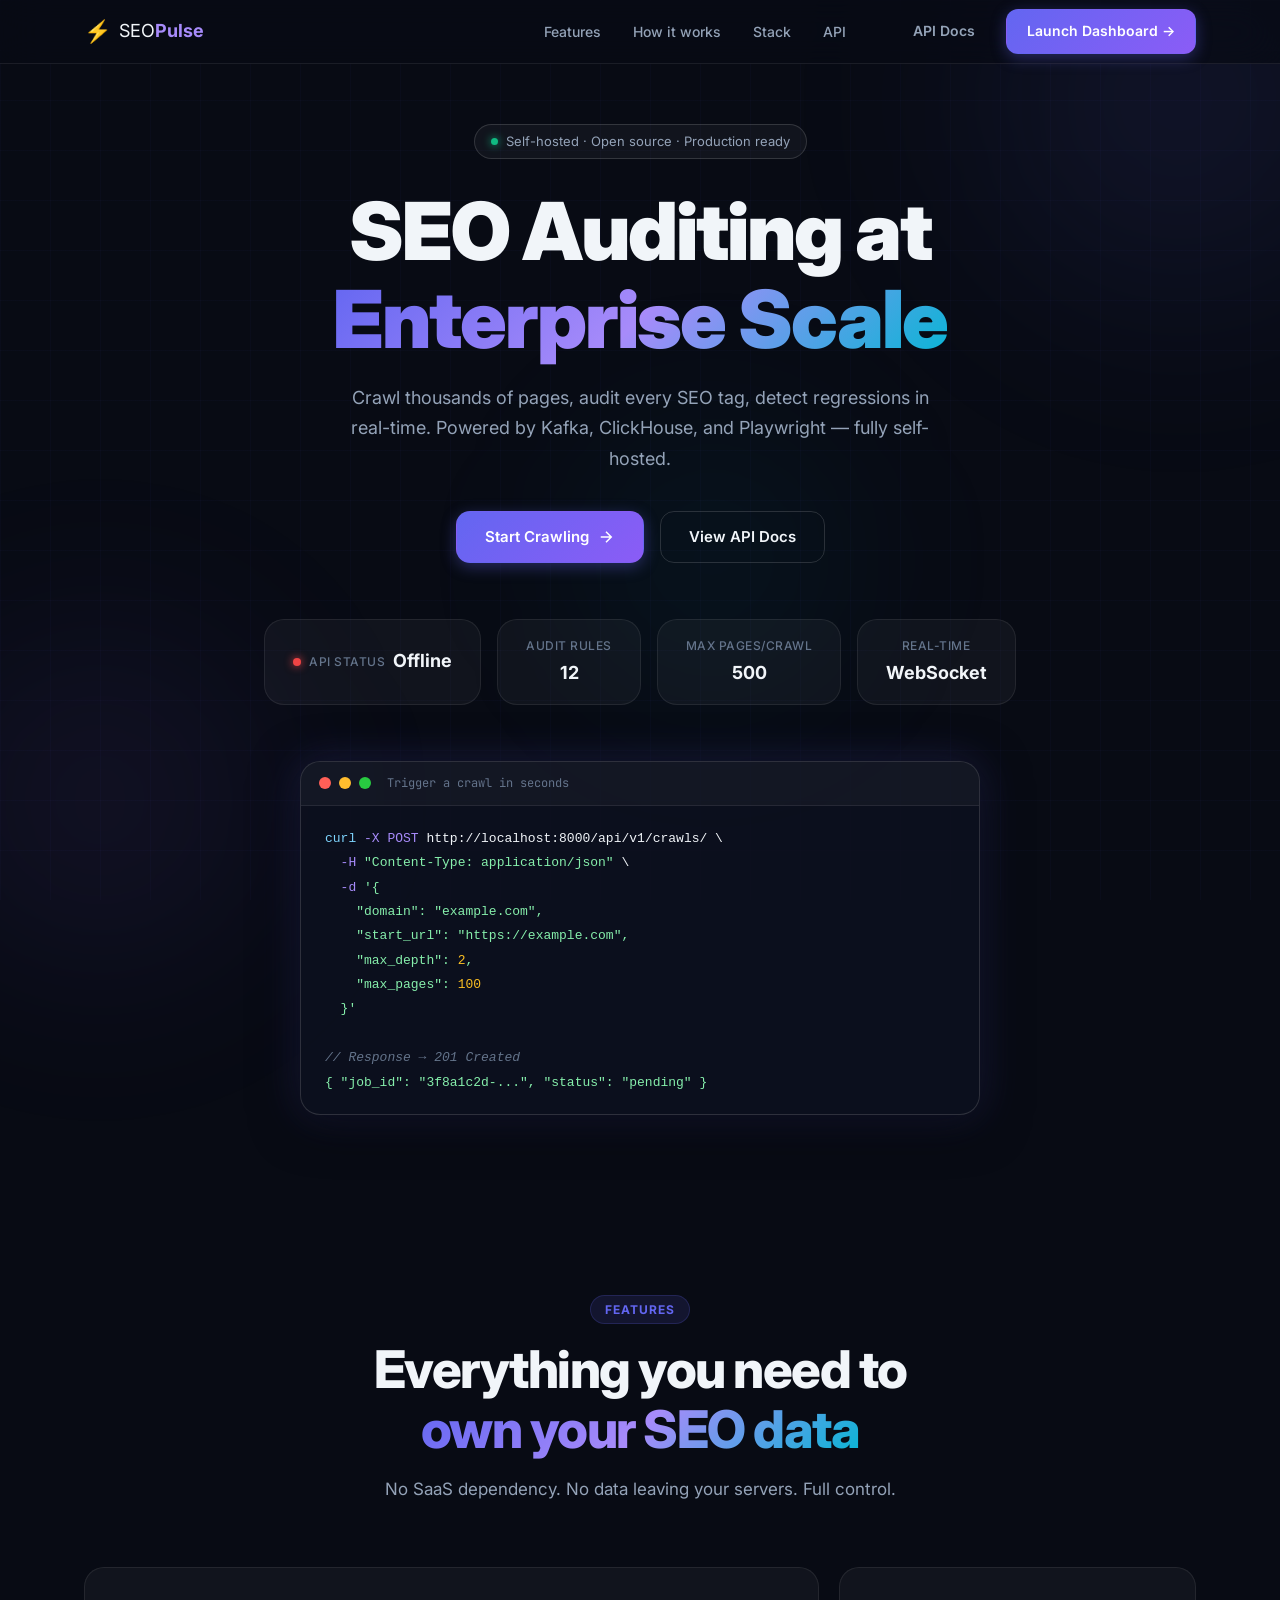
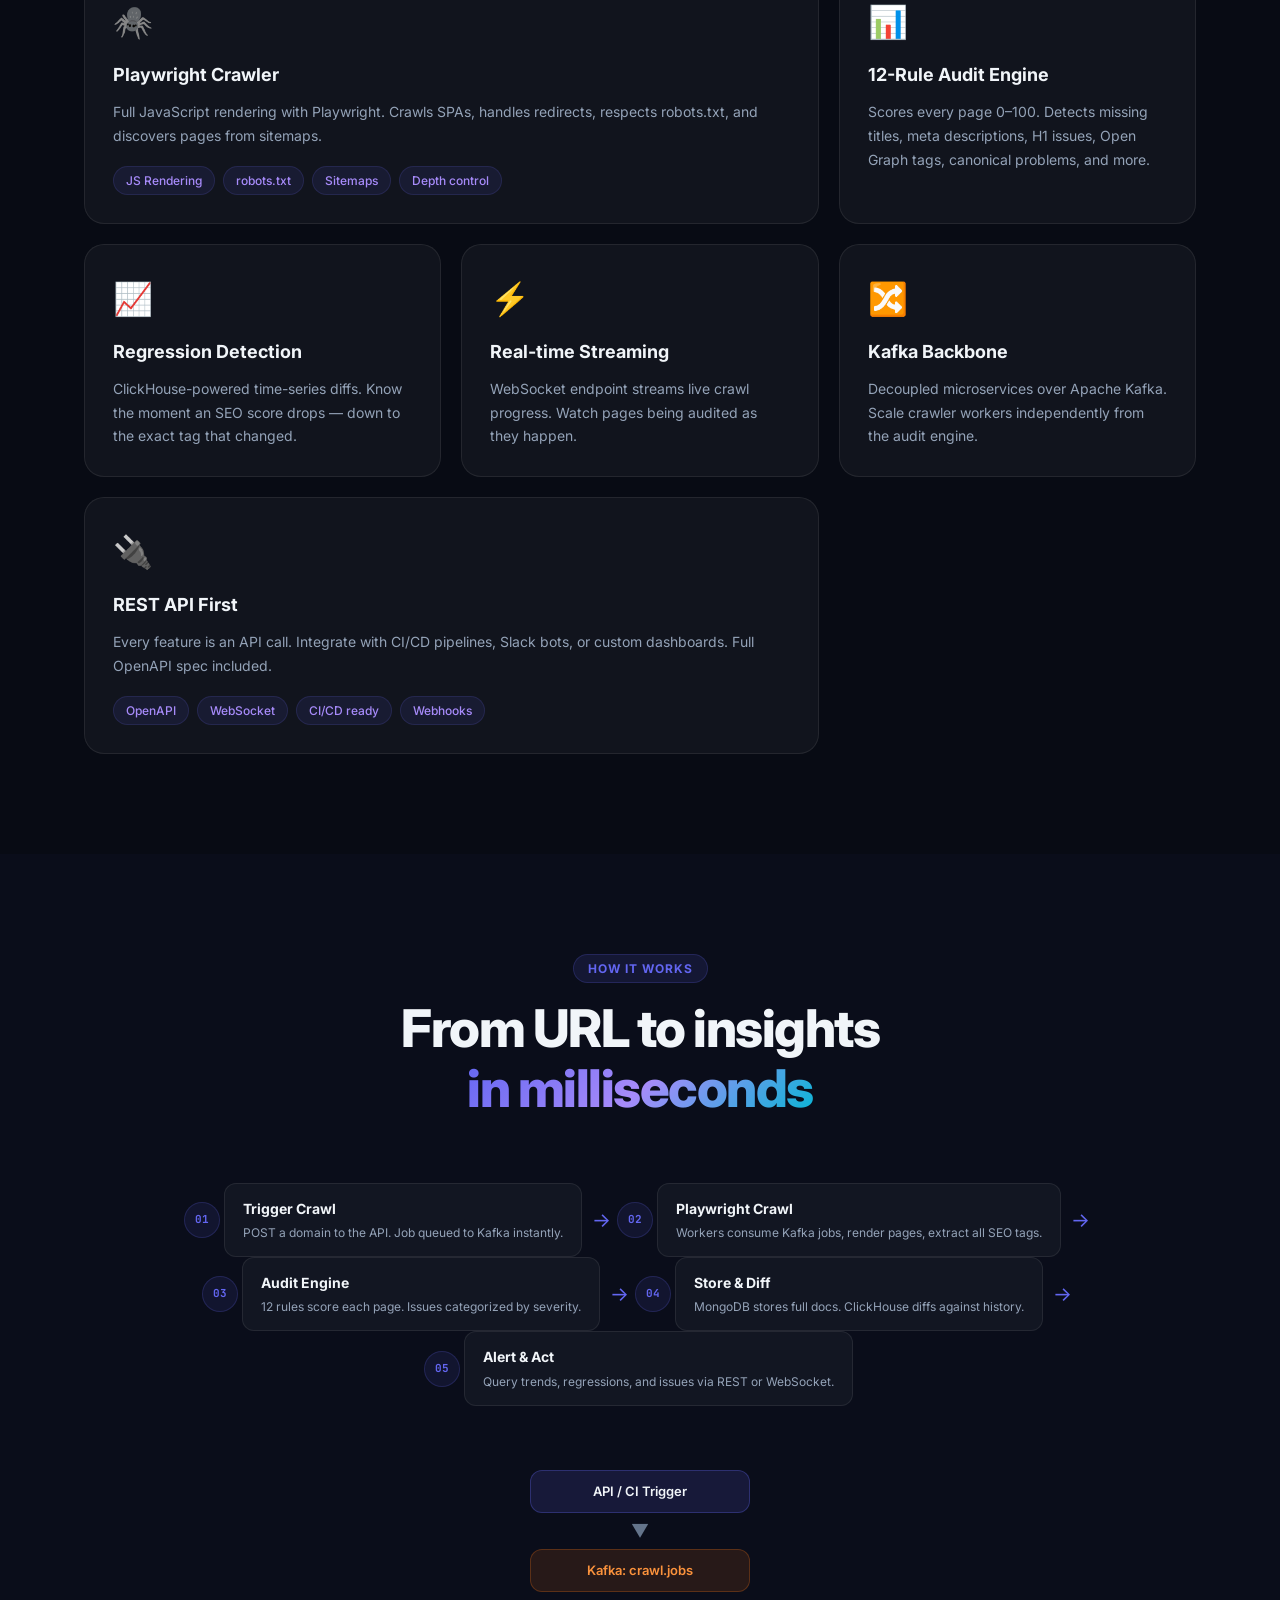
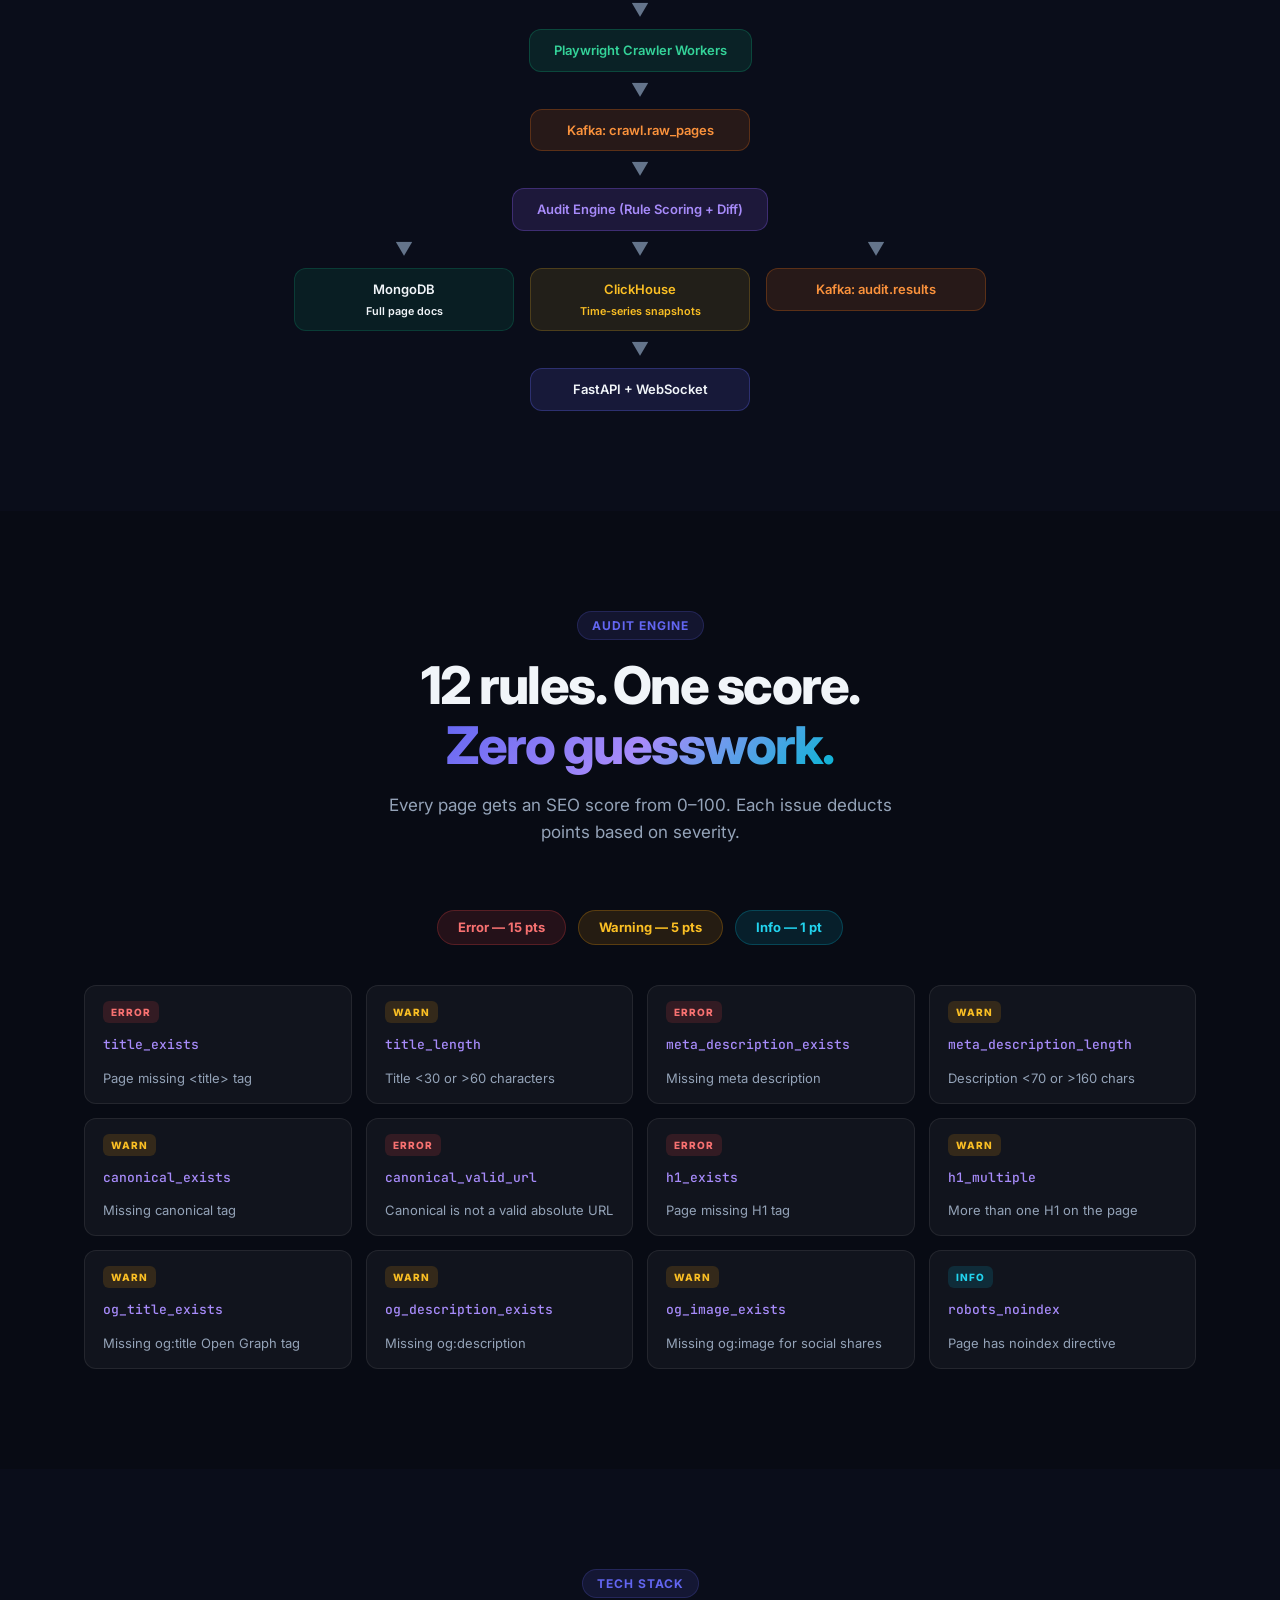
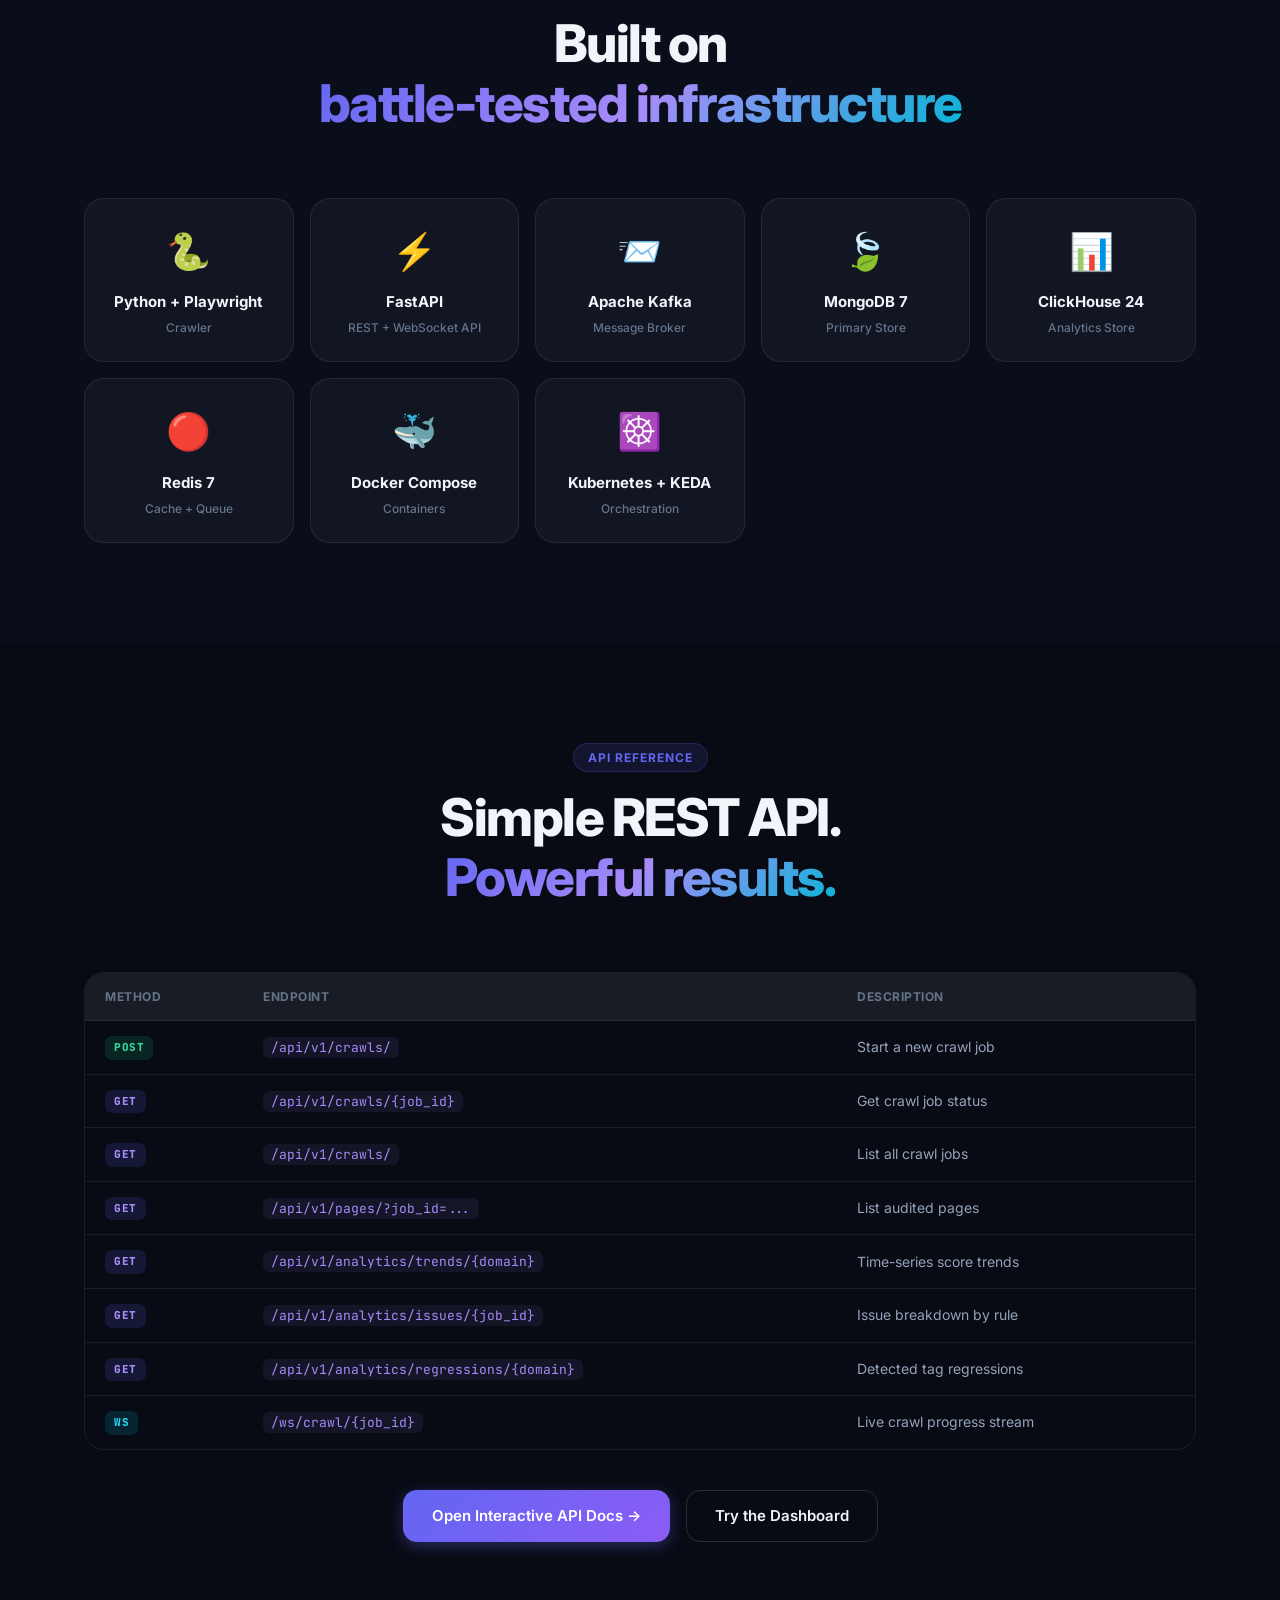
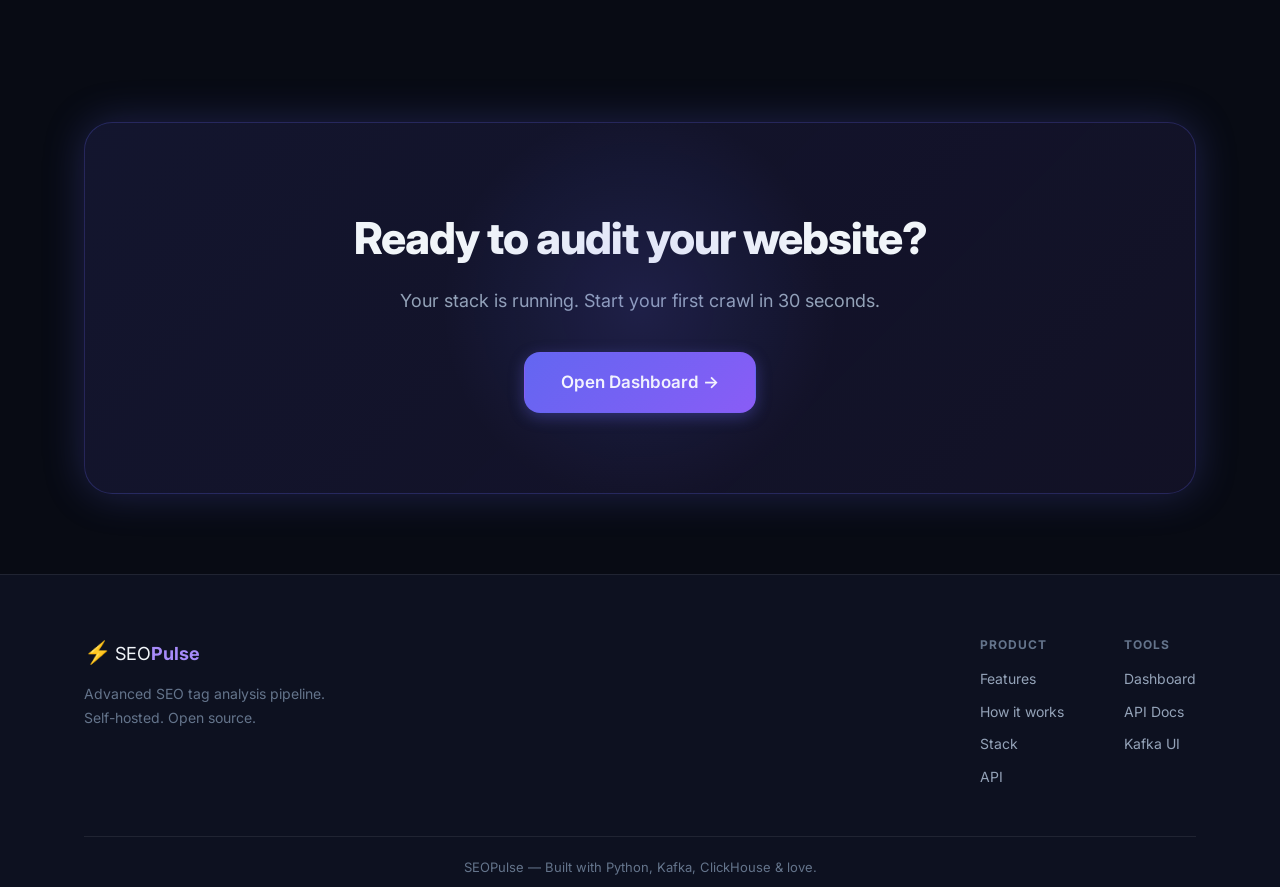
==== website/index.html @ 64a06ca1 "Add files via upload" ====
<!DOCTYPE html>
<html lang="en">
<head>
  <meta charset="UTF-8" />
  <meta name="viewport" content="width=device-width, initial-scale=1.0" />
  <title>SEOPulse — Crawl. Audit. Dominate.</title>
  <link rel="stylesheet" href="styles.css" />
  <link rel="preconnect" href="https://fonts.googleapis.com" />
  <link rel="preconnect" href="https://fonts.gstatic.com" crossorigin />
  <link href="https://fonts.googleapis.com/css2?family=Inter:wght@300;400;500;600;700;800;900&family=JetBrains+Mono:wght@400;500&display=swap" rel="stylesheet" />
</head>
<body>

  <!-- ── Animated background ─────────────────────────────────────── -->
  <div class="bg-grid"></div>
  <div class="bg-orb orb-1"></div>
  <div class="bg-orb orb-2"></div>
  <div class="bg-orb orb-3"></div>

  <!-- ── Navbar ──────────────────────────────────────────────────── -->
  <nav class="navbar" id="navbar">
    <div class="nav-inner">
      <a href="index.html" class="nav-logo">
        <span class="logo-icon">⚡</span>
        <span class="logo-text">SEO<strong>Pulse</strong></span>
      </a>
      <ul class="nav-links">
        <li><a href="#features">Features</a></li>
        <li><a href="#how-it-works">How it works</a></li>
        <li><a href="#stack">Stack</a></li>
        <li><a href="#api">API</a></li>
      </ul>
      <div class="nav-actions">
        <a href="http://localhost:8000/docs" target="_blank" class="btn btn-ghost">API Docs</a>
        <a href="dashboard.html" class="btn btn-primary">Launch Dashboard →</a>
      </div>
      <button class="hamburger" id="hamburger">
        <span></span><span></span><span></span>
      </button>
    </div>
  </nav>

  <!-- ── Hero ────────────────────────────────────────────────────── -->
  <section class="hero">
    <div class="hero-badge">
      <span class="badge-dot"></span>
      Self-hosted · Open source · Production ready
    </div>
    <h1 class="hero-title">
      SEO Auditing at<br/>
      <span class="gradient-text">Enterprise Scale</span>
    </h1>
    <p class="hero-sub">
      Crawl thousands of pages, audit every SEO tag, detect regressions in real-time.
      Powered by Kafka, ClickHouse, and Playwright — fully self-hosted.
    </p>
    <div class="hero-cta">
      <a href="dashboard.html" class="btn btn-primary btn-lg">
        <span>Start Crawling</span>
        <svg width="18" height="18" viewBox="0 0 24 24" fill="none" stroke="currentColor" stroke-width="2"><path d="M5 12h14M12 5l7 7-7 7"/></svg>
      </a>
      <a href="http://localhost:8000/docs" target="_blank" class="btn btn-outline btn-lg">
        View API Docs
      </a>
    </div>

    <!-- Live stats ticker -->
    <div class="hero-stats">
      <div class="stat-card" id="stat-status">
        <div class="stat-dot" id="api-dot"></div>
        <span class="stat-label">API Status</span>
        <span class="stat-value" id="api-status-text">Checking...</span>
      </div>
      <div class="stat-card">
        <span class="stat-label">Audit Rules</span>
        <span class="stat-value">12</span>
      </div>
      <div class="stat-card">
        <span class="stat-label">Max Pages/Crawl</span>
        <span class="stat-value">500</span>
      </div>
      <div class="stat-card">
        <span class="stat-label">Real-time</span>
        <span class="stat-value">WebSocket</span>
      </div>
    </div>

    <!-- Code preview -->
    <div class="hero-code" data-aos="fade-up">
      <div class="code-bar">
        <span class="dot red"></span><span class="dot yellow"></span><span class="dot green"></span>
        <span class="code-title">Trigger a crawl in seconds</span>
      </div>
      <pre class="code-block"><code><span class="c-keyword">curl</span> <span class="c-flag">-X POST</span> http://localhost:8000/api/v1/crawls/ \
  <span class="c-flag">-H</span> <span class="c-string">"Content-Type: application/json"</span> \
  <span class="c-flag">-d</span> <span class="c-string">'{
    "domain": "example.com",
    "start_url": "https://example.com",
    "max_depth": <span class="c-num">2</span>,
    "max_pages": <span class="c-num">100</span>
  }'</span>

<span class="c-comment">// Response → 201 Created</span>
<span class="c-string">{ "job_id": "3f8a1c2d-...", "status": "pending" }</span></code></pre>
    </div>
  </section>

  <!-- ── Features ────────────────────────────────────────────────── -->
  <section class="section" id="features">
    <div class="container">
      <div class="section-header">
        <span class="section-tag">Features</span>
        <h2>Everything you need to<br/><span class="gradient-text">own your SEO data</span></h2>
        <p>No SaaS dependency. No data leaving your servers. Full control.</p>
      </div>

      <div class="features-grid">
        <div class="feature-card feature-large">
          <div class="feature-icon">🕷️</div>
          <h3>Playwright Crawler</h3>
          <p>Full JavaScript rendering with Playwright. Crawls SPAs, handles redirects, respects robots.txt, and discovers pages from sitemaps.</p>
          <div class="feature-tags">
            <span>JS Rendering</span><span>robots.txt</span><span>Sitemaps</span><span>Depth control</span>
          </div>
        </div>

        <div class="feature-card">
          <div class="feature-icon">📊</div>
          <h3>12-Rule Audit Engine</h3>
          <p>Scores every page 0–100. Detects missing titles, meta descriptions, H1 issues, Open Graph tags, canonical problems, and more.</p>
        </div>

        <div class="feature-card">
          <div class="feature-icon">📈</div>
          <h3>Regression Detection</h3>
          <p>ClickHouse-powered time-series diffs. Know the moment an SEO score drops — down to the exact tag that changed.</p>
        </div>

        <div class="feature-card">
          <div class="feature-icon">⚡</div>
          <h3>Real-time Streaming</h3>
          <p>WebSocket endpoint streams live crawl progress. Watch pages being audited as they happen.</p>
        </div>

        <div class="feature-card">
          <div class="feature-icon">🔀</div>
          <h3>Kafka Backbone</h3>
          <p>Decoupled microservices over Apache Kafka. Scale crawler workers independently from the audit engine.</p>
        </div>

        <div class="feature-card feature-large">
          <div class="feature-icon">🔌</div>
          <h3>REST API First</h3>
          <p>Every feature is an API call. Integrate with CI/CD pipelines, Slack bots, or custom dashboards. Full OpenAPI spec included.</p>
          <div class="feature-tags">
            <span>OpenAPI</span><span>WebSocket</span><span>CI/CD ready</span><span>Webhooks</span>
          </div>
        </div>
      </div>
    </div>
  </section>

  <!-- ── How it works ────────────────────────────────────────────── -->
  <section class="section section-dark" id="how-it-works">
    <div class="container">
      <div class="section-header">
        <span class="section-tag">How it works</span>
        <h2>From URL to insights<br/><span class="gradient-text">in milliseconds</span></h2>
      </div>

      <div class="pipeline">
        <div class="pipeline-step">
          <div class="step-number">01</div>
          <div class="step-content">
            <h4>Trigger Crawl</h4>
            <p>POST a domain to the API. Job queued to Kafka instantly.</p>
          </div>
          <div class="step-arrow">→</div>
        </div>
        <div class="pipeline-step">
          <div class="step-number">02</div>
          <div class="step-content">
            <h4>Playwright Crawl</h4>
            <p>Workers consume Kafka jobs, render pages, extract all SEO tags.</p>
          </div>
          <div class="step-arrow">→</div>
        </div>
        <div class="pipeline-step">
          <div class="step-number">03</div>
          <div class="step-content">
            <h4>Audit Engine</h4>
            <p>12 rules score each page. Issues categorized by severity.</p>
          </div>
          <div class="step-arrow">→</div>
        </div>
        <div class="pipeline-step">
          <div class="step-number">04</div>
          <div class="step-content">
            <h4>Store & Diff</h4>
            <p>MongoDB stores full docs. ClickHouse diffs against history.</p>
          </div>
          <div class="step-arrow">→</div>
        </div>
        <div class="pipeline-step">
          <div class="step-number">05</div>
          <div class="step-content">
            <h4>Alert & Act</h4>
            <p>Query trends, regressions, and issues via REST or WebSocket.</p>
          </div>
        </div>
      </div>

      <!-- Architecture diagram -->
      <div class="arch-diagram">
        <div class="arch-box trigger">API / CI Trigger</div>
        <div class="arch-arrow">▼</div>
        <div class="arch-box kafka">Kafka: crawl.jobs</div>
        <div class="arch-arrow">▼</div>
        <div class="arch-box crawler">Playwright Crawler Workers</div>
        <div class="arch-arrow">▼</div>
        <div class="arch-box kafka">Kafka: crawl.raw_pages</div>
        <div class="arch-arrow">▼</div>
        <div class="arch-box audit">Audit Engine (Rule Scoring + Diff)</div>
        <div class="arch-row">
          <div class="arch-branch">
            <div class="arch-arrow">▼</div>
            <div class="arch-box mongo">MongoDB<br/><small>Full page docs</small></div>
          </div>
          <div class="arch-branch">
            <div class="arch-arrow">▼</div>
            <div class="arch-box ch">ClickHouse<br/><small>Time-series snapshots</small></div>
          </div>
          <div class="arch-branch">
            <div class="arch-arrow">▼</div>
            <div class="arch-box kafka">Kafka: audit.results</div>
          </div>
        </div>
        <div class="arch-arrow">▼</div>
        <div class="arch-box api-box">FastAPI + WebSocket</div>
      </div>
    </div>
  </section>

  <!-- ── Audit Rules ──────────────────────────────────────────────── -->
  <section class="section" id="rules">
    <div class="container">
      <div class="section-header">
        <span class="section-tag">Audit Engine</span>
        <h2>12 rules. One score.<br/><span class="gradient-text">Zero guesswork.</span></h2>
        <p>Every page gets an SEO score from 0–100. Each issue deducts points based on severity.</p>
      </div>

      <div class="scoring-legend">
        <div class="score-pill error">Error — 15 pts</div>
        <div class="score-pill warning">Warning — 5 pts</div>
        <div class="score-pill info">Info — 1 pt</div>
      </div>

      <div class="rules-grid">
        <div class="rule-card">
          <span class="rule-severity error">ERROR</span>
          <span class="rule-name">title_exists</span>
          <span class="rule-desc">Page missing &lt;title&gt; tag</span>
        </div>
        <div class="rule-card">
          <span class="rule-severity warning">WARN</span>
          <span class="rule-name">title_length</span>
          <span class="rule-desc">Title &lt;30 or &gt;60 characters</span>
        </div>
        <div class="rule-card">
          <span class="rule-severity error">ERROR</span>
          <span class="rule-name">meta_description_exists</span>
          <span class="rule-desc">Missing meta description</span>
        </div>
        <div class="rule-card">
          <span class="rule-severity warning">WARN</span>
          <span class="rule-name">meta_description_length</span>
          <span class="rule-desc">Description &lt;70 or &gt;160 chars</span>
        </div>
        <div class="rule-card">
          <span class="rule-severity warning">WARN</span>
          <span class="rule-name">canonical_exists</span>
          <span class="rule-desc">Missing canonical tag</span>
        </div>
        <div class="rule-card">
          <span class="rule-severity error">ERROR</span>
          <span class="rule-name">canonical_valid_url</span>
          <span class="rule-desc">Canonical is not a valid absolute URL</span>
        </div>
        <div class="rule-card">
          <span class="rule-severity error">ERROR</span>
          <span class="rule-name">h1_exists</span>
          <span class="rule-desc">Page missing H1 tag</span>
        </div>
        <div class="rule-card">
          <span class="rule-severity warning">WARN</span>
          <span class="rule-name">h1_multiple</span>
          <span class="rule-desc">More than one H1 on the page</span>
        </div>
        <div class="rule-card">
          <span class="rule-severity warning">WARN</span>
          <span class="rule-name">og_title_exists</span>
          <span class="rule-desc">Missing og:title Open Graph tag</span>
        </div>
        <div class="rule-card">
          <span class="rule-severity warning">WARN</span>
          <span class="rule-name">og_description_exists</span>
          <span class="rule-desc">Missing og:description</span>
        </div>
        <div class="rule-card">
          <span class="rule-severity warning">WARN</span>
          <span class="rule-name">og_image_exists</span>
          <span class="rule-desc">Missing og:image for social shares</span>
        </div>
        <div class="rule-card">
          <span class="rule-severity info">INFO</span>
          <span class="rule-name">robots_noindex</span>
          <span class="rule-desc">Page has noindex directive</span>
        </div>
      </div>
    </div>
  </section>

  <!-- ── Stack ───────────────────────────────────────────────────── -->
  <section class="section section-dark" id="stack">
    <div class="container">
      <div class="section-header">
        <span class="section-tag">Tech Stack</span>
        <h2>Built on<br/><span class="gradient-text">battle-tested infrastructure</span></h2>
      </div>

      <div class="stack-grid">
        <div class="stack-item">
          <div class="stack-logo">🐍</div>
          <div class="stack-name">Python + Playwright</div>
          <div class="stack-role">Crawler</div>
        </div>
        <div class="stack-item">
          <div class="stack-logo">⚡</div>
          <div class="stack-name">FastAPI</div>
          <div class="stack-role">REST + WebSocket API</div>
        </div>
        <div class="stack-item">
          <div class="stack-logo">📨</div>
          <div class="stack-name">Apache Kafka</div>
          <div class="stack-role">Message Broker</div>
        </div>
        <div class="stack-item">
          <div class="stack-logo">🍃</div>
          <div class="stack-name">MongoDB 7</div>
          <div class="stack-role">Primary Store</div>
        </div>
        <div class="stack-item">
          <div class="stack-logo">📊</div>
          <div class="stack-name">ClickHouse 24</div>
          <div class="stack-role">Analytics Store</div>
        </div>
        <div class="stack-item">
          <div class="stack-logo">🔴</div>
          <div class="stack-name">Redis 7</div>
          <div class="stack-role">Cache + Queue</div>
        </div>
        <div class="stack-item">
          <div class="stack-logo">🐳</div>
          <div class="stack-name">Docker Compose</div>
          <div class="stack-role">Containers</div>
        </div>
        <div class="stack-item">
          <div class="stack-logo">☸️</div>
          <div class="stack-name">Kubernetes + KEDA</div>
          <div class="stack-role">Orchestration</div>
        </div>
      </div>
    </div>
  </section>

  <!-- ── API Reference ───────────────────────────────────────────── -->
  <section class="section" id="api">
    <div class="container">
      <div class="section-header">
        <span class="section-tag">API Reference</span>
        <h2>Simple REST API.<br/><span class="gradient-text">Powerful results.</span></h2>
      </div>

      <div class="api-table-wrap">
        <table class="api-table">
          <thead>
            <tr>
              <th>Method</th>
              <th>Endpoint</th>
              <th>Description</th>
            </tr>
          </thead>
          <tbody>
            <tr>
              <td><span class="method post">POST</span></td>
              <td><code>/api/v1/crawls/</code></td>
              <td>Start a new crawl job</td>
            </tr>
            <tr>
              <td><span class="method get">GET</span></td>
              <td><code>/api/v1/crawls/{job_id}</code></td>
              <td>Get crawl job status</td>
            </tr>
            <tr>
              <td><span class="method get">GET</span></td>
              <td><code>/api/v1/crawls/</code></td>
              <td>List all crawl jobs</td>
            </tr>
            <tr>
              <td><span class="method get">GET</span></td>
              <td><code>/api/v1/pages/?job_id=...</code></td>
              <td>List audited pages</td>
            </tr>
            <tr>
              <td><span class="method get">GET</span></td>
              <td><code>/api/v1/analytics/trends/{domain}</code></td>
              <td>Time-series score trends</td>
            </tr>
            <tr>
              <td><span class="method get">GET</span></td>
              <td><code>/api/v1/analytics/issues/{job_id}</code></td>
              <td>Issue breakdown by rule</td>
            </tr>
            <tr>
              <td><span class="method get">GET</span></td>
              <td><code>/api/v1/analytics/regressions/{domain}</code></td>
              <td>Detected tag regressions</td>
            </tr>
            <tr>
              <td><span class="method ws">WS</span></td>
              <td><code>/ws/crawl/{job_id}</code></td>
              <td>Live crawl progress stream</td>
            </tr>
          </tbody>
        </table>
      </div>

      <div class="api-cta">
        <a href="http://localhost:8000/docs" target="_blank" class="btn btn-primary btn-lg">
          Open Interactive API Docs →
        </a>
        <a href="dashboard.html" class="btn btn-outline btn-lg">
          Try the Dashboard
        </a>
      </div>
    </div>
  </section>

  <!-- ── CTA ─────────────────────────────────────────────────────── -->
  <section class="section cta-section">
    <div class="container">
      <div class="cta-card">
        <div class="cta-orb"></div>
        <h2>Ready to audit your website?</h2>
        <p>Your stack is running. Start your first crawl in 30 seconds.</p>
        <a href="dashboard.html" class="btn btn-primary btn-xl">
          Open Dashboard →
        </a>
      </div>
    </div>
  </section>

  <!-- ── Footer ──────────────────────────────────────────────────── -->
  <footer class="footer">
    <div class="container">
      <div class="footer-inner">
        <div class="footer-brand">
          <span class="logo-icon">⚡</span>
          <span class="logo-text">SEO<strong>Pulse</strong></span>
          <p>Advanced SEO tag analysis pipeline.<br/>Self-hosted. Open source.</p>
        </div>
        <div class="footer-links">
          <div>
            <h5>Product</h5>
            <a href="#features">Features</a>
            <a href="#how-it-works">How it works</a>
            <a href="#stack">Stack</a>
            <a href="#api">API</a>
          </div>
          <div>
            <h5>Tools</h5>
            <a href="dashboard.html">Dashboard</a>
            <a href="http://localhost:8000/docs" target="_blank">API Docs</a>
            <a href="http://localhost:8080" target="_blank">Kafka UI</a>
          </div>
        </div>
      </div>
      <div class="footer-bottom">
        <p>SEOPulse — Built with Python, Kafka, ClickHouse & love.</p>
      </div>
    </div>
  </footer>

  <script src="app.js"></script>
</body>
</html>
---- website/styles.css ----
/* ═══════════════════════════════════════════════════════════════
   SEOPulse — Master Stylesheet
   Dark glassmorphism + neon accents + smooth animations
   ═══════════════════════════════════════════════════════════════ */

/* ── Reset & Base ─────────────────────────────────────────────── */
*, *::before, *::after { box-sizing: border-box; margin: 0; padding: 0; }

:root {
  --bg:           #080b14;
  --bg2:          #0d1120;
  --bg3:          #111827;
  --surface:      rgba(255,255,255,0.04);
  --surface2:     rgba(255,255,255,0.07);
  --border:       rgba(255,255,255,0.08);
  --border2:      rgba(255,255,255,0.14);

  --accent:       #6366f1;
  --accent2:      #8b5cf6;
  --accent3:      #06b6d4;
  --neon:         #a78bfa;
  --green:        #10b981;
  --yellow:       #f59e0b;
  --red:          #ef4444;
  --orange:       #f97316;

  --text:         #f1f5f9;
  --text2:        #94a3b8;
  --text3:        #64748b;

  --radius:       12px;
  --radius-lg:    20px;
  --radius-xl:    28px;

  --shadow:       0 4px 24px rgba(0,0,0,0.4);
  --shadow-lg:    0 8px 48px rgba(0,0,0,0.6);
  --glow:         0 0 40px rgba(99,102,241,0.25);
  --glow-sm:      0 0 20px rgba(99,102,241,0.15);

  --font:         'Inter', sans-serif;
  --mono:         'JetBrains Mono', monospace;

  --nav-h:        64px;
  --sidebar-w:    240px;
}

html { scroll-behavior: smooth; }

body {
  background: var(--bg);
  color: var(--text);
  font-family: var(--font);
  font-size: 15px;
  line-height: 1.6;
  overflow-x: hidden;
  -webkit-font-smoothing: antialiased;
}

a { color: inherit; text-decoration: none; }
img { max-width: 100%; }

/* ── Animated Background ──────────────────────────────────────── */
.bg-grid {
  position: fixed; inset: 0; z-index: 0;
  background-image:
    linear-gradient(rgba(99,102,241,0.03) 1px, transparent 1px),
    linear-gradient(90deg, rgba(99,102,241,0.03) 1px, transparent 1px);
  background-size: 50px 50px;
  pointer-events: none;
}

.bg-orb {
  position: fixed; border-radius: 50%; filter: blur(80px);
  pointer-events: none; z-index: 0; animation: orbFloat 8s ease-in-out infinite;
}
.orb-1 { width: 600px; height: 600px; background: radial-gradient(circle, rgba(99,102,241,0.12), transparent 70%); top: -200px; right: -200px; animation-delay: 0s; }
.orb-2 { width: 500px; height: 500px; background: radial-gradient(circle, rgba(139,92,246,0.10), transparent 70%); bottom: -150px; left: -150px; animation-delay: -4s; }
.orb-3 { width: 400px; height: 400px; background: radial-gradient(circle, rgba(6,182,212,0.08), transparent 70%); top: 40%; left: 40%; animation-delay: -2s; }

@keyframes orbFloat {
  0%, 100% { transform: translate(0, 0) scale(1); }
  33%       { transform: translate(20px, -30px) scale(1.05); }
  66%       { transform: translate(-15px, 20px) scale(0.97); }
}

/* ── Container ────────────────────────────────────────────────── */
.container { max-width: 1160px; margin: 0 auto; padding: 0 24px; position: relative; z-index: 1; }

/* ── Buttons ──────────────────────────────────────────────────── */
.btn {
  display: inline-flex; align-items: center; gap: 8px;
  padding: 10px 20px; border-radius: var(--radius);
  font-size: 14px; font-weight: 600; font-family: var(--font);
  cursor: pointer; transition: all 0.2s; border: 1px solid transparent;
  white-space: nowrap;
}
.btn-primary {
  background: linear-gradient(135deg, var(--accent), var(--accent2));
  color: #fff; border-color: transparent;
  box-shadow: 0 4px 15px rgba(99,102,241,0.35);
}
.btn-primary:hover { transform: translateY(-1px); box-shadow: 0 6px 25px rgba(99,102,241,0.5); filter: brightness(1.1); }
.btn-primary:active { transform: translateY(0); }
.btn-outline {
  background: transparent; color: var(--text);
  border-color: var(--border2);
}
.btn-outline:hover { background: var(--surface2); border-color: var(--accent); color: var(--neon); }
.btn-ghost { background: transparent; color: var(--text2); border-color: transparent; }
.btn-ghost:hover { color: var(--text); background: var(--surface); }
.btn-lg  { padding: 13px 28px; font-size: 15px; border-radius: 14px; }
.btn-xl  { padding: 16px 36px; font-size: 17px; border-radius: 16px; }
.btn-sm  { padding: 7px 14px; font-size: 13px; }
.btn-full { width: 100%; justify-content: center; }

/* ── Navbar ───────────────────────────────────────────────────── */
.navbar {
  position: fixed; top: 0; left: 0; right: 0; z-index: 100;
  height: var(--nav-h);
  background: rgba(8,11,20,0.7);
  backdrop-filter: blur(20px);
  border-bottom: 1px solid var(--border);
  transition: background 0.3s;
}
.navbar.scrolled { background: rgba(8,11,20,0.95); }
.nav-inner {
  max-width: 1160px; margin: 0 auto; padding: 0 24px;
  height: 100%; display: flex; align-items: center; gap: 32px;
}
.nav-logo { display: flex; align-items: center; gap: 8px; font-size: 18px; }
.logo-icon { font-size: 22px; }
.logo-text strong { color: var(--neon); }
.nav-links { display: flex; gap: 4px; margin-left: auto; list-style: none; }
.nav-links a {
  padding: 6px 14px; border-radius: 8px; color: var(--text2);
  font-size: 14px; font-weight: 500; transition: all 0.2s;
}
.nav-links a:hover { color: var(--text); background: var(--surface); }
.nav-actions { display: flex; gap: 10px; align-items: center; }
.hamburger { display: none; flex-direction: column; gap: 5px; background: none; border: none; cursor: pointer; padding: 4px; }
.hamburger span { display: block; width: 22px; height: 2px; background: var(--text2); border-radius: 2px; transition: all 0.3s; }

/* ── Hero ─────────────────────────────────────────────────────── */
.hero {
  min-height: 100vh; display: flex; flex-direction: column;
  align-items: center; justify-content: center; text-align: center;
  padding: calc(var(--nav-h) + 60px) 24px 80px;
  position: relative; z-index: 1;
}
.hero-badge {
  display: inline-flex; align-items: center; gap: 8px;
  background: var(--surface); border: 1px solid var(--border2);
  padding: 6px 16px; border-radius: 100px;
  font-size: 13px; color: var(--text2); margin-bottom: 28px;
  animation: fadeInDown 0.6s ease both;
}
.badge-dot {
  width: 7px; height: 7px; border-radius: 50%;
  background: var(--green);
  box-shadow: 0 0 8px var(--green);
  animation: pulse 2s ease infinite;
}
@keyframes pulse { 0%,100% { opacity: 1; transform: scale(1); } 50% { opacity: 0.6; transform: scale(1.3); } }

.hero-title {
  font-size: clamp(42px, 7vw, 80px);
  font-weight: 900; line-height: 1.1;
  letter-spacing: -2px;
  animation: fadeInUp 0.7s ease 0.1s both;
}
.gradient-text {
  background: linear-gradient(135deg, var(--accent), var(--neon), var(--accent3));
  -webkit-background-clip: text; -webkit-text-fill-color: transparent;
  background-clip: text;
}
.hero-sub {
  max-width: 600px; margin: 20px auto 36px;
  font-size: 18px; color: var(--text2); line-height: 1.7;
  animation: fadeInUp 0.7s ease 0.2s both;
}
.hero-cta {
  display: flex; gap: 16px; flex-wrap: wrap; justify-content: center;
  animation: fadeInUp 0.7s ease 0.3s both;
}

/* Hero stats */
.hero-stats {
  display: flex; gap: 16px; flex-wrap: wrap; justify-content: center;
  margin-top: 56px;
  animation: fadeInUp 0.7s ease 0.4s both;
}
.stat-card {
  display: flex; flex-direction: column; align-items: center; gap: 4px;
  background: var(--surface); border: 1px solid var(--border);
  padding: 16px 28px; border-radius: var(--radius-lg);
  backdrop-filter: blur(10px); min-width: 140px;
  transition: border-color 0.2s, transform 0.2s;
}
.stat-card:hover { border-color: var(--border2); transform: translateY(-2px); }
#stat-status { display: flex; flex-direction: row; align-items: center; gap: 8px; }
.stat-dot {
  width: 8px; height: 8px; border-radius: 50%;
  background: var(--text3); transition: background 0.3s;
}
.stat-dot.online  { background: var(--green); box-shadow: 0 0 8px var(--green); }
.stat-dot.offline { background: var(--red);   box-shadow: 0 0 8px var(--red); }
.stat-label { font-size: 12px; color: var(--text3); font-weight: 500; text-transform: uppercase; letter-spacing: 0.5px; }
.stat-value { font-size: 18px; font-weight: 700; color: var(--text); }

/* Hero code block */
.hero-code {
  width: 100%; max-width: 680px; margin-top: 56px; text-align: left;
  background: rgba(13,17,32,0.8); border: 1px solid var(--border2);
  border-radius: var(--radius-lg); overflow: hidden;
  box-shadow: var(--shadow-lg), var(--glow);
  animation: fadeInUp 0.7s ease 0.5s both;
}
.code-bar {
  display: flex; align-items: center; gap: 8px;
  padding: 12px 18px; background: rgba(255,255,255,0.03);
  border-bottom: 1px solid var(--border);
}
.dot { width: 12px; height: 12px; border-radius: 50%; }
.dot.red    { background: #ff5f57; }
.dot.yellow { background: #ffbd2e; }
.dot.green  { background: #28ca41; }
.code-title { font-size: 12px; color: var(--text3); margin-left: 8px; font-family: var(--mono); }
.code-block {
  padding: 20px 24px; font-family: var(--mono);
  font-size: 13px; line-height: 1.8; overflow-x: auto;
  background: transparent;
}
.c-keyword { color: #7dd3fc; }
.c-flag    { color: #a78bfa; }
.c-string  { color: #86efac; }
.c-num     { color: #fbbf24; }
.c-comment { color: var(--text3); font-style: italic; }

/* ── Sections ─────────────────────────────────────────────────── */
.section { padding: 100px 0; position: relative; z-index: 1; }
.section-dark { background: rgba(13,17,32,0.5); }

.section-header {
  text-align: center; margin-bottom: 64px;
}
.section-tag {
  display: inline-block; padding: 4px 14px; border-radius: 100px;
  background: rgba(99,102,241,0.12); color: var(--accent);
  font-size: 12px; font-weight: 700; letter-spacing: 1px;
  text-transform: uppercase; margin-bottom: 16px; border: 1px solid rgba(99,102,241,0.2);
}
.section-header h2 {
  font-size: clamp(32px, 5vw, 52px); font-weight: 800;
  letter-spacing: -1.5px; line-height: 1.15; margin-bottom: 16px;
}
.section-header p { font-size: 17px; color: var(--text2); max-width: 520px; margin: 0 auto; }

/* ── Features Grid ────────────────────────────────────────────── */
.features-grid {
  display: grid;
  grid-template-columns: repeat(3, 1fr);
  gap: 20px;
}
.feature-card {
  background: var(--surface); border: 1px solid var(--border);
  border-radius: var(--radius-lg); padding: 28px;
  transition: all 0.3s; position: relative; overflow: hidden;
}
.feature-card::before {
  content: ''; position: absolute; inset: 0; opacity: 0;
  background: linear-gradient(135deg, rgba(99,102,241,0.08), rgba(139,92,246,0.05));
  transition: opacity 0.3s;
}
.feature-card:hover { border-color: var(--border2); transform: translateY(-4px); box-shadow: var(--shadow), var(--glow-sm); }
.feature-card:hover::before { opacity: 1; }
.feature-large { grid-column: span 2; }
.feature-icon { font-size: 32px; margin-bottom: 14px; }
.feature-card h3 { font-size: 18px; font-weight: 700; margin-bottom: 10px; }
.feature-card p  { color: var(--text2); font-size: 14px; line-height: 1.7; }
.feature-tags { display: flex; flex-wrap: wrap; gap: 8px; margin-top: 18px; }
.feature-tags span {
  padding: 4px 12px; border-radius: 100px;
  background: rgba(99,102,241,0.1); color: var(--neon);
  font-size: 12px; font-weight: 500; border: 1px solid rgba(99,102,241,0.15);
}

/* ── Pipeline ─────────────────────────────────────────────────── */
.pipeline {
  display: flex; flex-wrap: wrap; gap: 0; justify-content: center;
  align-items: center; margin-bottom: 64px;
}
.pipeline-step {
  display: flex; align-items: center; gap: 0;
}
.step-number {
  font-family: var(--mono); font-size: 11px; font-weight: 700;
  color: var(--accent); background: rgba(99,102,241,0.1);
  border: 1px solid rgba(99,102,241,0.2);
  width: 36px; height: 36px; border-radius: 50%;
  display: flex; align-items: center; justify-content: center;
  flex-shrink: 0;
}
.step-content {
  background: var(--surface); border: 1px solid var(--border);
  border-radius: var(--radius); padding: 14px 18px; margin: 0 4px;
  min-width: 160px;
}
.step-content h4 { font-size: 14px; font-weight: 700; margin-bottom: 4px; }
.step-content p  { font-size: 12px; color: var(--text2); line-height: 1.5; }
.step-arrow { color: var(--accent); font-size: 20px; margin: 0 6px; flex-shrink: 0; }

/* Architecture diagram */
.arch-diagram {
  display: flex; flex-direction: column; align-items: center; gap: 4px;
  max-width: 600px; margin: 0 auto;
}
.arch-box {
  padding: 10px 24px; border-radius: var(--radius);
  font-size: 13px; font-weight: 600; text-align: center;
  min-width: 220px;
}
.trigger  { background: rgba(99,102,241,0.15); border: 1px solid rgba(99,102,241,0.3); }
.kafka    { background: rgba(249,115,22,0.12); border: 1px solid rgba(249,115,22,0.25); color: #fb923c; }
.crawler  { background: rgba(16,185,129,0.12); border: 1px solid rgba(16,185,129,0.25); color: #34d399; }
.audit    { background: rgba(139,92,246,0.15); border: 1px solid rgba(139,92,246,0.3); color: var(--neon); }
.mongo    { background: rgba(16,185,129,0.10); border: 1px solid rgba(16,185,129,0.2); }
.ch       { background: rgba(251,191,36,0.10); border: 1px solid rgba(251,191,36,0.2); color: #fbbf24; }
.api-box  { background: rgba(99,102,241,0.15); border: 1px solid rgba(99,102,241,0.3); }
.arch-arrow { color: var(--text3); font-size: 18px; }
.arch-row {
  display: flex; gap: 16px; justify-content: center; width: 100%;
}
.arch-branch { display: flex; flex-direction: column; align-items: center; gap: 4px; }

/* ── Scoring & Rules ──────────────────────────────────────────── */
.scoring-legend {
  display: flex; gap: 12px; justify-content: center;
  flex-wrap: wrap; margin-bottom: 40px;
}
.score-pill {
  padding: 6px 20px; border-radius: 100px; font-size: 13px; font-weight: 700;
}
.score-pill.error   { background: rgba(239,68,68,0.12);  color: #f87171; border: 1px solid rgba(239,68,68,0.25); }
.score-pill.warning { background: rgba(245,158,11,0.12); color: #fbbf24; border: 1px solid rgba(245,158,11,0.25); }
.score-pill.info    { background: rgba(6,182,212,0.12);  color: #22d3ee; border: 1px solid rgba(6,182,212,0.25); }

.rules-grid {
  display: grid; grid-template-columns: repeat(auto-fill, minmax(260px,1fr)); gap: 14px;
}
.rule-card {
  display: flex; align-items: flex-start; gap: 12px; flex-wrap: wrap;
  background: var(--surface); border: 1px solid var(--border);
  border-radius: var(--radius); padding: 14px 18px;
  transition: border-color 0.2s, transform 0.2s;
}
.rule-card:hover { border-color: var(--border2); transform: translateX(3px); }
.rule-severity {
  font-size: 10px; font-weight: 800; letter-spacing: 1px;
  padding: 3px 8px; border-radius: 6px; flex-shrink: 0; margin-top: 1px;
}
.rule-severity.error   { background: rgba(239,68,68,0.15);  color: #f87171; }
.rule-severity.warning { background: rgba(245,158,11,0.15); color: #fbbf24; }
.rule-severity.info    { background: rgba(6,182,212,0.15);  color: #22d3ee; }
.rule-name { font-family: var(--mono); font-size: 13px; color: var(--neon); font-weight: 500; width: 100%; }
.rule-desc { font-size: 13px; color: var(--text2); width: 100%; }

/* ── Stack Grid ───────────────────────────────────────────────── */
.stack-grid {
  display: grid; grid-template-columns: repeat(auto-fill, minmax(200px,1fr)); gap: 16px;
}
.stack-item {
  background: var(--surface); border: 1px solid var(--border);
  border-radius: var(--radius-lg); padding: 24px 20px; text-align: center;
  transition: all 0.3s; cursor: default;
}
.stack-item:hover { border-color: var(--accent); transform: translateY(-4px); box-shadow: var(--glow-sm); }
.stack-logo { font-size: 36px; margin-bottom: 10px; }
.stack-name { font-size: 15px; font-weight: 700; margin-bottom: 4px; }
.stack-role { font-size: 12px; color: var(--text3); font-weight: 500; }

/* ── API Table ────────────────────────────────────────────────── */
.api-table-wrap { overflow-x: auto; border-radius: var(--radius-lg); border: 1px solid var(--border); }
.api-table { width: 100%; border-collapse: collapse; }
.api-table th {
  background: var(--surface2); padding: 14px 20px;
  text-align: left; font-size: 12px; font-weight: 700;
  color: var(--text3); text-transform: uppercase; letter-spacing: 0.5px;
  border-bottom: 1px solid var(--border);
}
.api-table td {
  padding: 14px 20px; border-bottom: 1px solid var(--border);
  font-size: 14px; color: var(--text2);
  transition: background 0.15s;
}
.api-table tr:last-child td { border-bottom: none; }
.api-table tr:hover td { background: var(--surface); color: var(--text); }
.api-table code {
  font-family: var(--mono); font-size: 13px; color: var(--neon);
  background: rgba(167,139,250,0.08); padding: 2px 8px; border-radius: 6px;
}
.method {
  display: inline-block; padding: 3px 9px; border-radius: 7px;
  font-size: 11px; font-weight: 800; letter-spacing: 0.5px; font-family: var(--mono);
}
.method.post { background: rgba(16,185,129,0.15); color: #34d399; }
.method.get  { background: rgba(99,102,241,0.15);  color: var(--neon); }
.method.ws   { background: rgba(6,182,212,0.15);   color: #22d3ee; }
.method.delete { background: rgba(239,68,68,0.15); color: #f87171; }

.api-cta {
  display: flex; gap: 16px; justify-content: center;
  flex-wrap: wrap; margin-top: 40px;
}

/* ── CTA section ──────────────────────────────────────────────── */
.cta-section { padding: 80px 0; }
.cta-card {
  background: linear-gradient(135deg, rgba(99,102,241,0.12), rgba(139,92,246,0.08));
  border: 1px solid rgba(99,102,241,0.25);
  border-radius: var(--radius-xl); padding: 80px 40px; text-align: center;
  position: relative; overflow: hidden;
  box-shadow: var(--glow);
}
.cta-orb {
  position: absolute; width: 400px; height: 400px;
  background: radial-gradient(circle, rgba(99,102,241,0.15), transparent 70%);
  top: 50%; left: 50%; transform: translate(-50%,-50%);
  border-radius: 50%; pointer-events: none;
}
.cta-card h2 { font-size: clamp(28px, 4vw, 44px); font-weight: 800; margin-bottom: 14px; letter-spacing: -1px; }
.cta-card p  { color: var(--text2); font-size: 18px; margin-bottom: 36px; }

/* ── Footer ───────────────────────────────────────────────────── */
.footer {
  background: var(--bg2); border-top: 1px solid var(--border);
  padding: 60px 0 0; position: relative; z-index: 1;
}
.footer-inner {
  display: flex; gap: 60px; flex-wrap: wrap; margin-bottom: 48px;
}
.footer-brand { max-width: 260px; }
.footer-brand .logo-icon { font-size: 22px; }
.footer-brand .logo-text { font-size: 18px; }
.footer-brand p { color: var(--text3); font-size: 14px; margin-top: 12px; line-height: 1.7; }
.footer-links { display: flex; gap: 60px; flex-wrap: wrap; margin-left: auto; }
.footer-links div { display: flex; flex-direction: column; gap: 10px; }
.footer-links h5 { font-size: 12px; font-weight: 700; color: var(--text3); text-transform: uppercase; letter-spacing: 1px; margin-bottom: 4px; }
.footer-links a { font-size: 14px; color: var(--text2); transition: color 0.2s; }
.footer-links a:hover { color: var(--neon); }
.footer-bottom {
  border-top: 1px solid var(--border); padding: 20px 0;
  text-align: center; color: var(--text3); font-size: 13px;
}

/* ══════════════════════════════════════════════════════════════
   DASHBOARD STYLES
   ══════════════════════════════════════════════════════════════ */

.dash-body {
  display: flex; min-height: 100vh;
  background: var(--bg);
}

/* ── Sidebar ──────────────────────────────────────────────────── */
.sidebar {
  width: var(--sidebar-w); height: 100vh; position: fixed; left: 0; top: 0;
  background: rgba(13,17,32,0.95); border-right: 1px solid var(--border);
  display: flex; flex-direction: column; z-index: 50;
  backdrop-filter: blur(20px);
  transition: transform 0.3s;
}
.sidebar-logo {
  padding: 20px 20px 16px; border-bottom: 1px solid var(--border);
}
.sidebar-logo a { display: flex; align-items: center; gap: 8px; font-size: 17px; }
.sidebar-nav {
  flex: 1; padding: 16px 12px; display: flex; flex-direction: column; gap: 4px;
}
.sidebar-link {
  display: flex; align-items: center; gap: 10px;
  padding: 10px 14px; border-radius: var(--radius);
  font-size: 14px; font-weight: 500; color: var(--text2);
  transition: all 0.2s; cursor: pointer;
}
.sidebar-link:hover  { background: var(--surface2); color: var(--text); }
.sidebar-link.active { background: rgba(99,102,241,0.15); color: var(--neon); border: 1px solid rgba(99,102,241,0.2); }
.sl-icon { font-size: 16px; }
.sidebar-footer {
  padding: 16px; border-top: 1px solid var(--border);
  display: flex; flex-direction: column; gap: 8px;
}
.api-status-pill {
  display: flex; align-items: center; gap: 8px;
  padding: 8px 12px; border-radius: var(--radius);
  background: var(--surface); border: 1px solid var(--border);
  font-size: 13px; font-weight: 500;
}
.status-dot {
  width: 8px; height: 8px; border-radius: 50%;
  background: var(--text3); transition: all 0.3s; flex-shrink: 0;
}
.status-dot.online  { background: var(--green); box-shadow: 0 0 8px var(--green); animation: pulse 2s infinite; }
.status-dot.offline { background: var(--red); }
.sidebar-docs-link {
  font-size: 12px; color: var(--text3); padding: 4px 6px;
  border-radius: 6px; transition: color 0.2s;
}
.sidebar-docs-link:hover { color: var(--neon); }

/* ── Dashboard Main ───────────────────────────────────────────── */
.dash-main {
  margin-left: var(--sidebar-w); flex: 1;
  display: flex; flex-direction: column;
  min-height: 100vh; position: relative; z-index: 1;
}
.dash-header {
  position: sticky; top: 0; z-index: 40;
  background: rgba(8,11,20,0.8); backdrop-filter: blur(20px);
  border-bottom: 1px solid var(--border);
  padding: 0 28px; height: 64px;
  display: flex; align-items: center; gap: 16px;
}
.sidebar-toggle {
  display: none; background: none; border: none; color: var(--text2);
  font-size: 20px; cursor: pointer; padding: 4px;
}
.dash-header-title h1 { font-size: 18px; font-weight: 700; }
.dash-header-title p  { font-size: 13px; color: var(--text3); }
.dash-header-actions  { margin-left: auto; }
.mini-status { display: flex; align-items: center; gap: 8px; font-size: 13px; color: var(--text2); }
.mini-status .status-dot.green { background: var(--green); box-shadow: 0 0 8px var(--green); }

/* ── Views ────────────────────────────────────────────────────── */
.view { display: none; padding: 28px; animation: fadeIn 0.3s ease; }
.view.active { display: block; }
@keyframes fadeIn { from { opacity: 0; transform: translateY(8px); } to { opacity: 1; transform: translateY(0); } }

/* ── Dashboard Cards ──────────────────────────────────────────── */
.dash-grid {
  display: grid; grid-template-columns: 1fr 1fr; gap: 20px;
}
.dash-card {
  background: var(--surface); border: 1px solid var(--border);
  border-radius: var(--radius-lg); padding: 24px; position: relative; overflow: hidden;
}
.dash-card::before {
  content: ''; position: absolute; top: 0; left: 0; right: 0; height: 2px;
  background: linear-gradient(90deg, var(--accent), var(--accent2), transparent);
  opacity: 0.6;
}
.full-card { grid-column: 1 / -1; }
.crawl-form-card { grid-column: 1; }
.live-card  { grid-column: 2; }
.result-card { grid-column: 1 / -1; }
.card-header { margin-bottom: 20px; }
.card-header h3 { font-size: 16px; font-weight: 700; margin-bottom: 4px; }
.card-header p  { font-size: 13px; color: var(--text3); }
.card-actions {
  display: flex; gap: 10px; align-items: center;
  flex-wrap: wrap; margin-top: 8px;
}

/* ── Crawl Form ───────────────────────────────────────────────── */
.crawl-form { display: flex; flex-direction: column; gap: 16px; }
.form-row { display: flex; gap: 14px; }
.form-group { flex: 1; display: flex; flex-direction: column; gap: 6px; }
.form-group label {
  font-size: 12px; font-weight: 600; color: var(--text3);
  text-transform: uppercase; letter-spacing: 0.5px;
}
.form-group input[type="text"],
.form-group input[type="url"],
.form-group input[type="number"] {
  background: rgba(255,255,255,0.04); border: 1px solid var(--border2);
  color: var(--text); padding: 10px 14px; border-radius: var(--radius);
  font-size: 14px; font-family: var(--font);
  transition: border-color 0.2s, box-shadow 0.2s;
  width: 100%;
}
.form-group input:focus {
  outline: none; border-color: var(--accent);
  box-shadow: 0 0 0 3px rgba(99,102,241,0.15);
}
.form-group input::placeholder { color: var(--text3); }
.form-check { flex-direction: row; align-items: center; gap: 10px; }
.form-check input[type="checkbox"] {
  width: 16px; height: 16px; cursor: pointer;
  accent-color: var(--accent);
}
.form-check label {
  font-size: 14px; color: var(--text2);
  text-transform: none; letter-spacing: 0; font-weight: 500; cursor: pointer;
}
.filter-input {
  background: rgba(255,255,255,0.04); border: 1px solid var(--border2);
  color: var(--text); padding: 8px 14px; border-radius: var(--radius);
  font-size: 13px; font-family: var(--font); min-width: 200px;
  transition: border-color 0.2s;
}
.filter-input:focus { outline: none; border-color: var(--accent); }
.filter-input::placeholder { color: var(--text3); }

.btn-loader { display: none; }

/* ── Live Log ─────────────────────────────────────────────────── */
.live-indicator {
  display: flex; align-items: center; gap: 8px;
  font-size: 12px; color: var(--text3); margin-top: 4px;
}
.live-dot {
  width: 8px; height: 8px; border-radius: 50%;
  background: var(--text3); transition: background 0.3s;
}
.live-dot.active { background: var(--green); box-shadow: 0 0 8px var(--green); animation: pulse 1.5s infinite; }
.live-log {
  height: 320px; overflow-y: auto; background: rgba(0,0,0,0.3);
  border: 1px solid var(--border); border-radius: var(--radius);
  padding: 14px; font-family: var(--mono); font-size: 12px; line-height: 1.8;
}
.live-log::-webkit-scrollbar { width: 4px; }
.live-log::-webkit-scrollbar-track { background: transparent; }
.live-log::-webkit-scrollbar-thumb { background: var(--border2); border-radius: 2px; }
.log-placeholder {
  height: 100%; display: flex; flex-direction: column;
  align-items: center; justify-content: center; gap: 12px; color: var(--text3);
}
.log-icon { font-size: 32px; }
.log-entry {
  padding: 2px 0; border-bottom: 1px solid rgba(255,255,255,0.03);
  animation: fadeInLog 0.3s ease;
}
@keyframes fadeInLog { from { opacity:0; transform: translateX(-6px); } to { opacity:1; transform: translateX(0); } }
.log-time { color: var(--text3); margin-right: 8px; }
.log-info  { color: #7dd3fc; }
.log-ok    { color: var(--green); }
.log-warn  { color: var(--yellow); }
.log-error { color: var(--red); }

/* ── Result card ──────────────────────────────────────────────── */
.result-content { display: flex; flex-direction: column; gap: 14px; }
.result-row {
  display: flex; align-items: center; justify-content: space-between;
  padding: 10px 0; border-bottom: 1px solid var(--border);
}
.result-row:last-child { border-bottom: none; }
.result-label { font-size: 13px; color: var(--text3); font-weight: 600; }
.result-row code {
  font-family: var(--mono); font-size: 13px; color: var(--neon);
  background: rgba(167,139,250,0.08); padding: 3px 10px; border-radius: 6px;
}
.status-badge {
  display: inline-block; padding: 3px 12px; border-radius: 100px;
  font-size: 12px; font-weight: 700; text-transform: uppercase; letter-spacing: 0.5px;
}
.status-badge.pending   { background: rgba(245,158,11,0.15);  color: #fbbf24; }
.status-badge.running   { background: rgba(99,102,241,0.15);  color: var(--neon); }
.status-badge.completed { background: rgba(16,185,129,0.15);  color: #34d399; }
.status-badge.failed    { background: rgba(239,68,68,0.15);   color: #f87171; }
.status-badge.cancelled { background: rgba(100,116,139,0.15); color: var(--text3); }
.result-actions { margin-top: 8px; }

/* ── Tables (jobs/pages) ──────────────────────────────────────── */
.data-table { width: 100%; border-collapse: collapse; }
.data-table th {
  text-align: left; padding: 12px 16px;
  font-size: 11px; font-weight: 700; color: var(--text3);
  text-transform: uppercase; letter-spacing: 0.5px;
  background: rgba(255,255,255,0.03); border-bottom: 1px solid var(--border);
}
.data-table td {
  padding: 13px 16px; border-bottom: 1px solid var(--border);
  font-size: 13px; color: var(--text2); vertical-align: middle;
  transition: background 0.15s;
}
.data-table tr:last-child td { border-bottom: none; }
.data-table tr:hover td { background: var(--surface2); color: var(--text); }
.data-table code {
  font-family: var(--mono); font-size: 12px; color: var(--neon);
  background: rgba(167,139,250,0.08); padding: 2px 8px; border-radius: 6px;
  cursor: pointer;
}
.data-table code:hover { background: rgba(167,139,250,0.18); }

/* Score badges */
.score-badge {
  display: inline-block; padding: 3px 10px;
  border-radius: 100px; font-size: 12px; font-weight: 700;
}
.score-badge.high   { background: rgba(16,185,129,0.15);  color: #34d399; }
.score-badge.medium { background: rgba(245,158,11,0.15);  color: #fbbf24; }
.score-badge.low    { background: rgba(239,68,68,0.15);   color: #f87171; }

/* ── Loading / Empty states ───────────────────────────────────── */
.loading-state, .empty-state {
  display: flex; flex-direction: column; align-items: center;
  justify-content: center; padding: 60px 20px; gap: 14px;
  color: var(--text3); text-align: center;
}
.empty-icon { font-size: 40px; }
.spinner {
  width: 36px; height: 36px; border-radius: 50%;
  border: 3px solid var(--border2);
  border-top-color: var(--accent);
  animation: spin 0.8s linear infinite;
}
@keyframes spin { to { transform: rotate(360deg); } }

/* ── Analytics ────────────────────────────────────────────────── */
.analytics-grid {
  display: grid; grid-template-columns: 1fr 1fr; gap: 20px; margin-top: 20px;
}
.analytics-section { background: var(--surface); border: 1px solid var(--border); border-radius: var(--radius-lg); padding: 20px; }
.analytics-section h4 { font-size: 15px; font-weight: 700; margin-bottom: 16px; }
.trend-row {
  display: flex; align-items: center; gap: 14px;
  padding: 10px 0; border-bottom: 1px solid var(--border);
}
.trend-row:last-child { border-bottom: none; }
.trend-date { font-family: var(--mono); font-size: 12px; color: var(--text3); min-width: 100px; }
.trend-bar-wrap { flex: 1; background: rgba(255,255,255,0.05); border-radius: 100px; height: 8px; overflow: hidden; }
.trend-bar { height: 100%; border-radius: 100px; background: linear-gradient(90deg, var(--accent), var(--accent2)); transition: width 0.5s ease; }
.trend-score { font-size: 13px; font-weight: 700; min-width: 36px; text-align: right; }
.issue-row {
  display: flex; align-items: center; justify-content: space-between;
  padding: 10px 0; border-bottom: 1px solid var(--border); gap: 12px;
}
.issue-row:last-child { border-bottom: none; }
.issue-rule { font-family: var(--mono); font-size: 12px; color: var(--neon); }
.issue-count { font-size: 13px; font-weight: 700; color: var(--text); }
.regression-row {
  display: flex; align-items: center; gap: 12px; flex-wrap: wrap;
  padding: 10px 0; border-bottom: 1px solid var(--border); font-size: 13px;
}
.regression-row:last-child { border-bottom: none; }
.reg-url { color: var(--text2); font-size: 12px; flex: 1; word-break: break-all; }
.reg-change { font-weight: 700; }
.reg-change.down { color: var(--red); }
.reg-change.up   { color: var(--green); }

/* ── Modal ────────────────────────────────────────────────────── */
.modal-overlay {
  position: fixed; inset: 0; background: rgba(0,0,0,0.7);
  z-index: 200; display: flex; align-items: center; justify-content: center;
  padding: 20px; backdrop-filter: blur(4px);
  animation: fadeIn 0.2s ease;
}
.modal {
  background: var(--bg2); border: 1px solid var(--border2);
  border-radius: var(--radius-xl); width: 100%; max-width: 600px;
  max-height: 80vh; overflow-y: auto; box-shadow: var(--shadow-lg);
  animation: modalIn 0.3s cubic-bezier(0.34,1.56,0.64,1);
}
@keyframes modalIn { from { transform: scale(0.9); opacity: 0; } to { transform: scale(1); opacity: 1; } }
.modal-header {
  display: flex; align-items: center; justify-content: space-between;
  padding: 20px 24px; border-bottom: 1px solid var(--border);
  position: sticky; top: 0; background: var(--bg2);
}
.modal-header h3 { font-size: 16px; font-weight: 700; }
.modal-close {
  background: none; border: none; color: var(--text3); cursor: pointer;
  font-size: 18px; padding: 4px; border-radius: 6px; transition: color 0.2s;
}
.modal-close:hover { color: var(--text); }
.modal-body { padding: 24px; }
.modal-field { margin-bottom: 16px; }
.modal-field label { font-size: 11px; font-weight: 700; color: var(--text3); text-transform: uppercase; letter-spacing: 0.5px; display: block; margin-bottom: 6px; }
.modal-field .val { font-size: 14px; color: var(--text); }
.modal-field code { font-family: var(--mono); font-size: 13px; color: var(--neon); word-break: break-all; }
.issues-list { display: flex; flex-direction: column; gap: 10px; margin-top: 12px; }
.issue-item {
  background: var(--surface); border: 1px solid var(--border);
  border-radius: var(--radius); padding: 12px 14px;
}
.issue-item-header { display: flex; align-items: center; gap: 8px; margin-bottom: 4px; }
.issue-item-msg { font-size: 13px; color: var(--text2); }
.issue-item-detail { font-size: 12px; color: var(--text3); font-family: var(--mono); margin-top: 4px; }

/* ── Animations ───────────────────────────────────────────────── */
@keyframes fadeInDown { from { opacity:0; transform:translateY(-16px); } to { opacity:1; transform:translateY(0); } }
@keyframes fadeInUp   { from { opacity:0; transform:translateY(20px); }  to { opacity:1; transform:translateY(0); } }

/* ── Scrollbar ────────────────────────────────────────────────── */
::-webkit-scrollbar       { width: 6px; height: 6px; }
::-webkit-scrollbar-track { background: transparent; }
::-webkit-scrollbar-thumb { background: var(--border2); border-radius: 3px; }
::-webkit-scrollbar-thumb:hover { background: var(--text3); }

/* ── Responsive ───────────────────────────────────────────────── */
@media (max-width: 900px) {
  .features-grid { grid-template-columns: 1fr 1fr; }
  .feature-large { grid-column: span 1; }
  .pipeline { flex-direction: column; align-items: flex-start; gap: 12px; }
  .step-arrow { transform: rotate(90deg); margin: 0 auto; }
  .pipeline-step { flex-direction: column; align-items: flex-start; gap: 8px; }
  .arch-row { flex-direction: column; align-items: center; }
  .dash-grid { grid-template-columns: 1fr; }
  .crawl-form-card, .live-card { grid-column: 1; }
  .analytics-grid { grid-template-columns: 1fr; }
  .form-row { flex-direction: column; }
  .nav-links, .nav-actions { display: none; }
  .hamburger { display: flex; margin-left: auto; }
}

@media (max-width: 768px) {
  .sidebar { transform: translateX(-100%); }
  .sidebar.open { transform: translateX(0); }
  .dash-main { margin-left: 0; }
  .sidebar-toggle { display: block; }
  .features-grid { grid-template-columns: 1fr; }
  .stack-grid { grid-template-columns: repeat(2, 1fr); }
  .footer-inner { flex-direction: column; gap: 32px; }
  .footer-links { margin-left: 0; }
  .view { padding: 16px; }
}
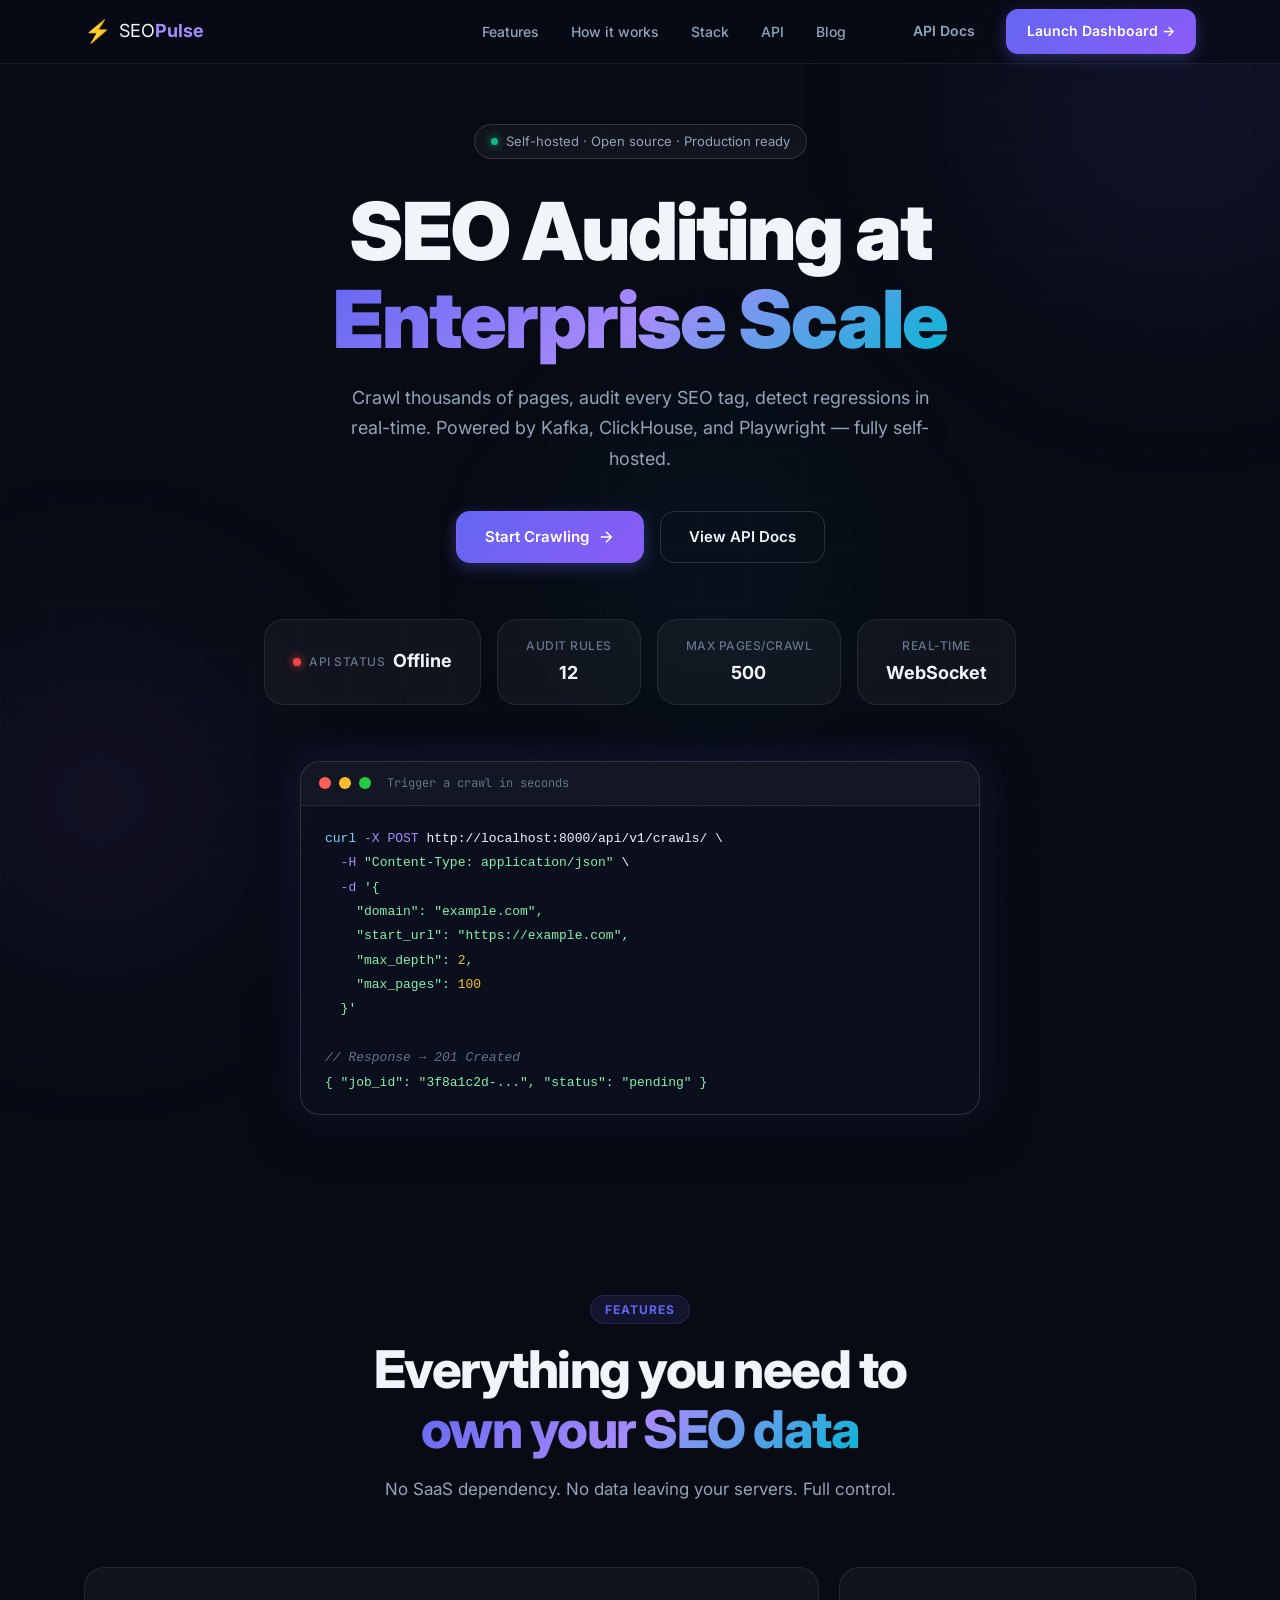
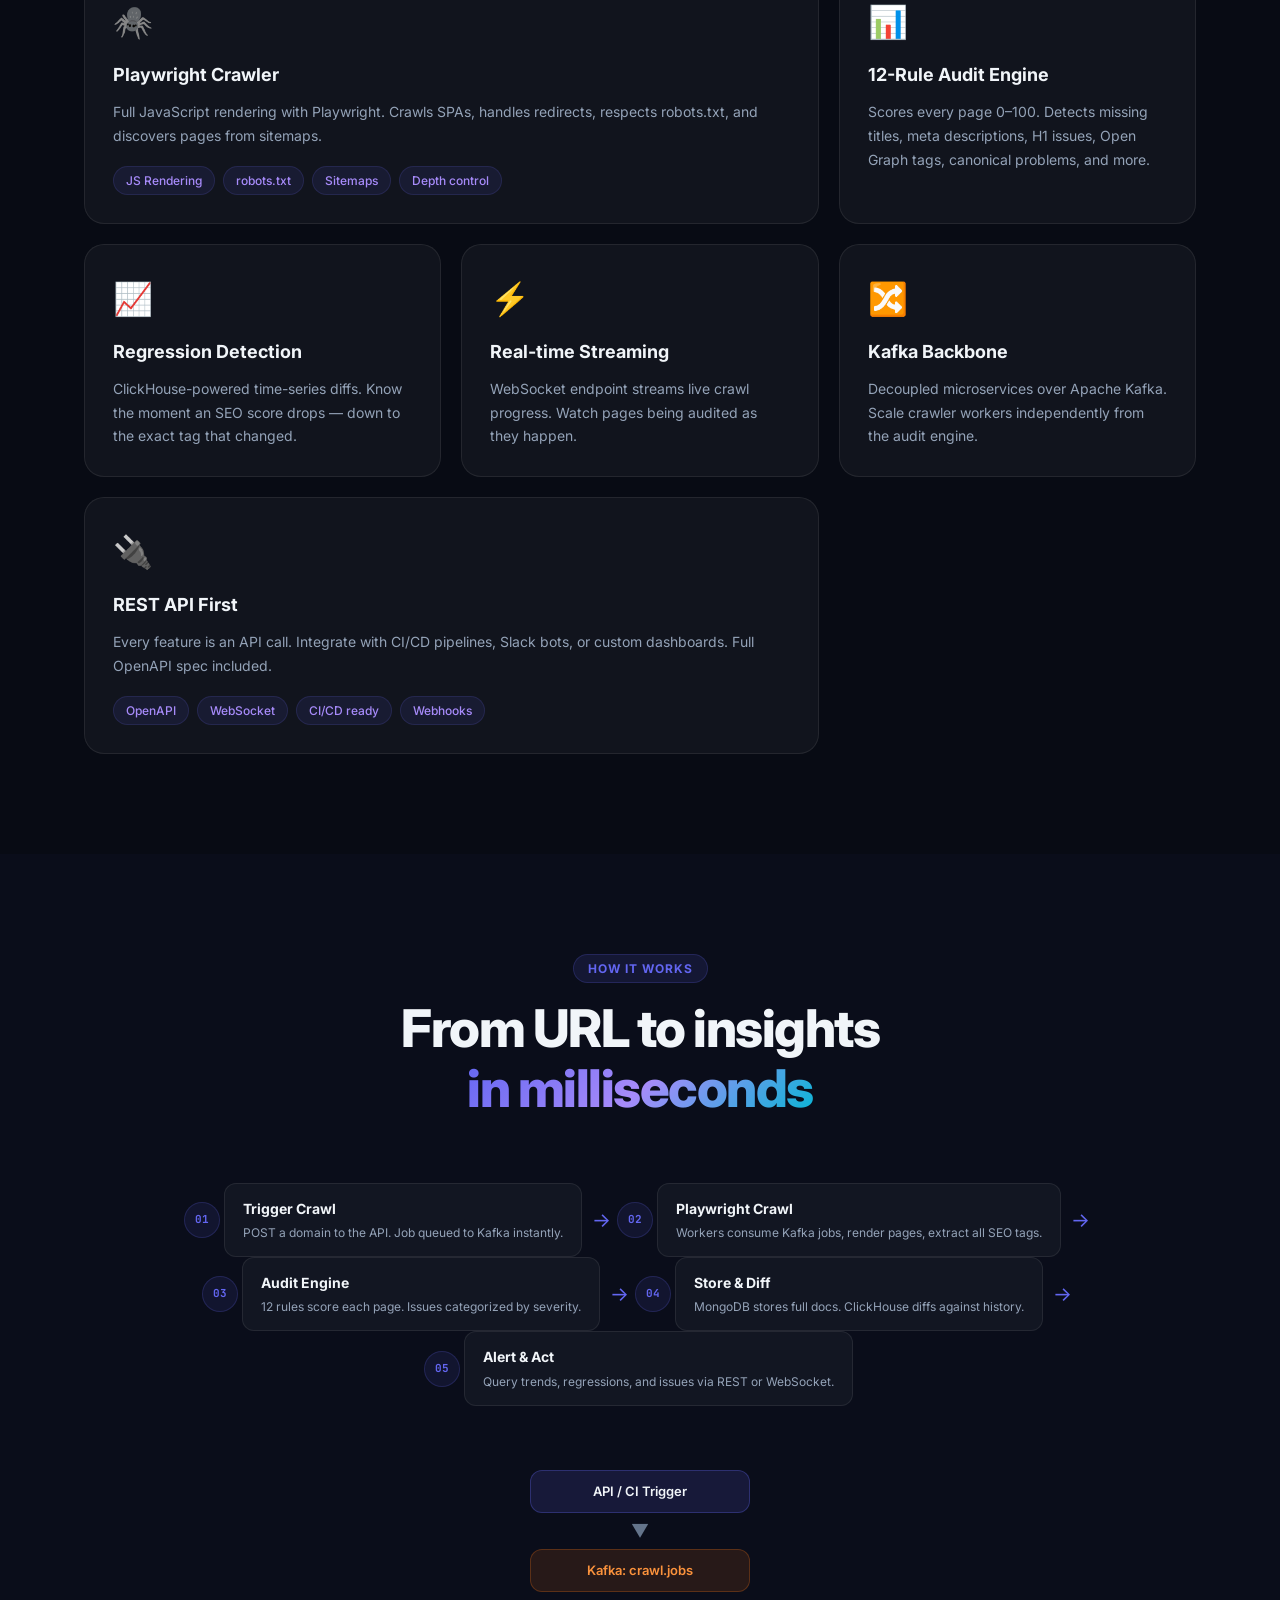
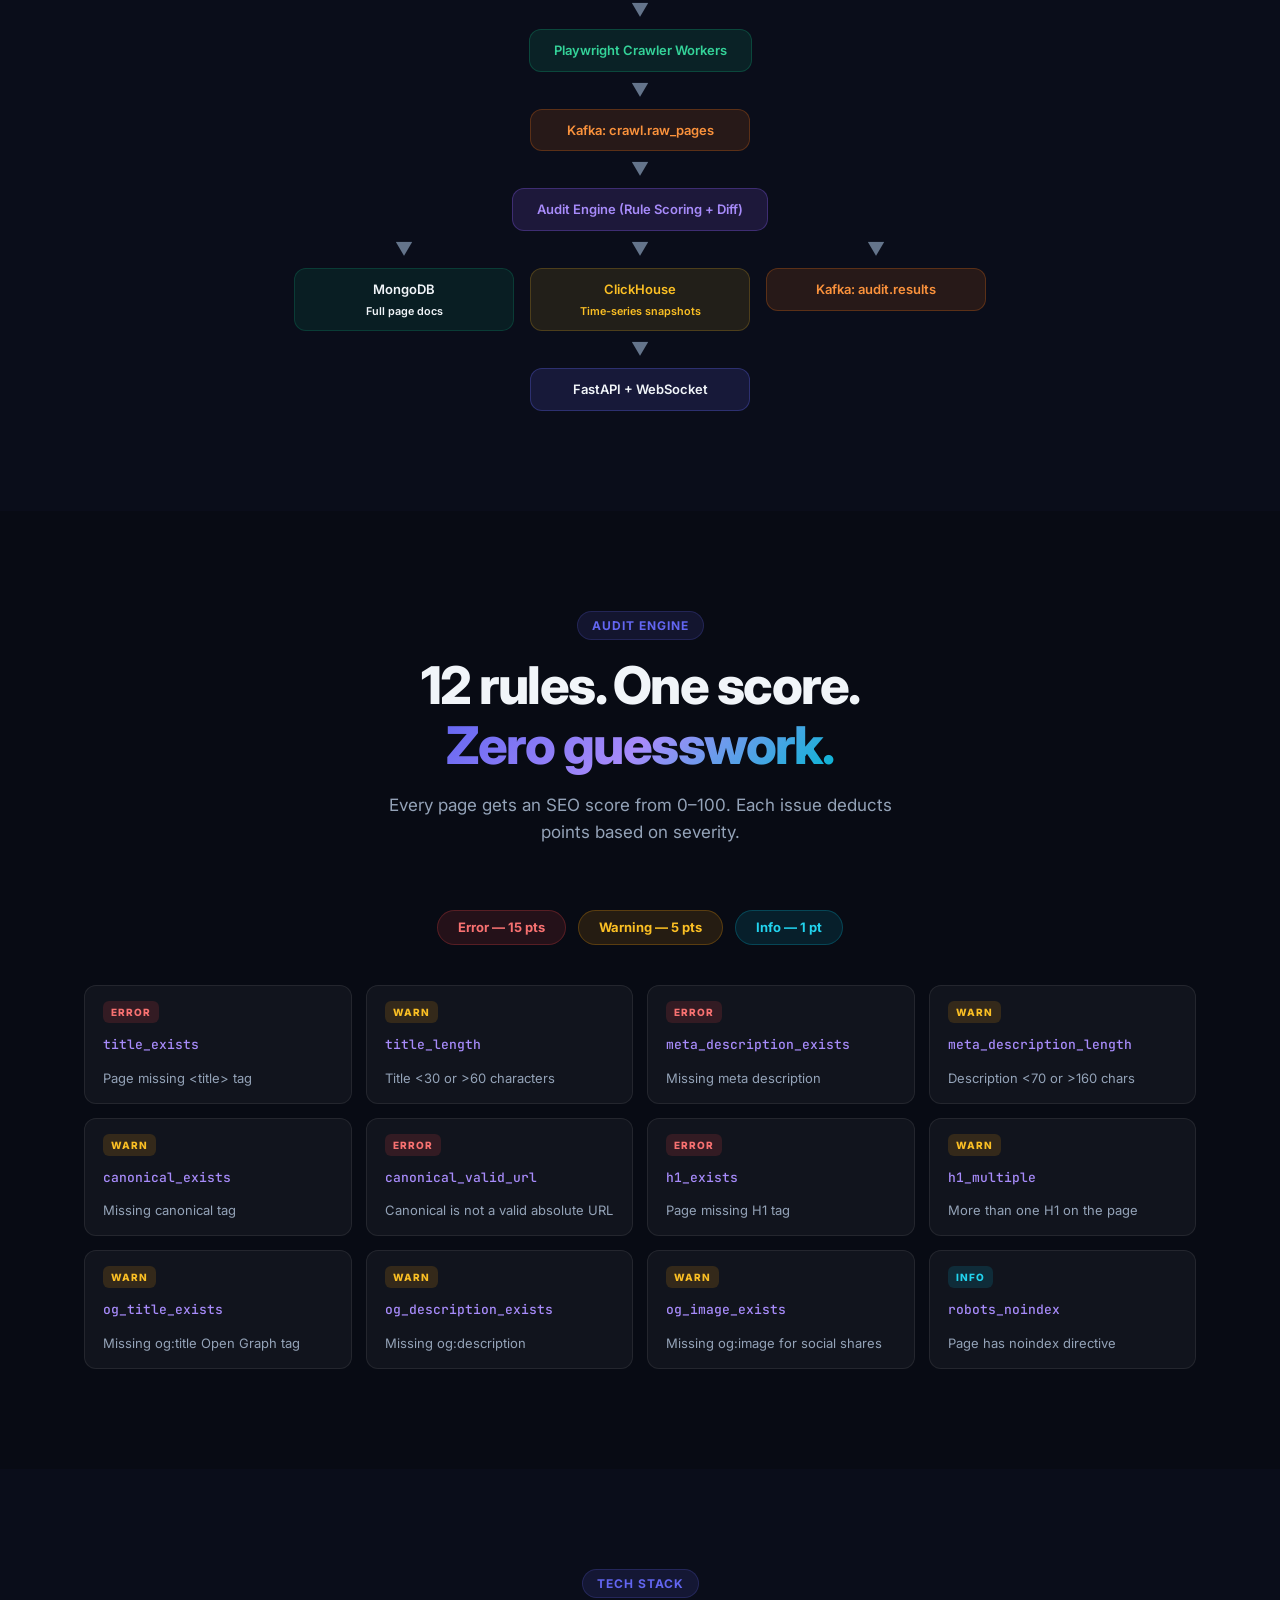
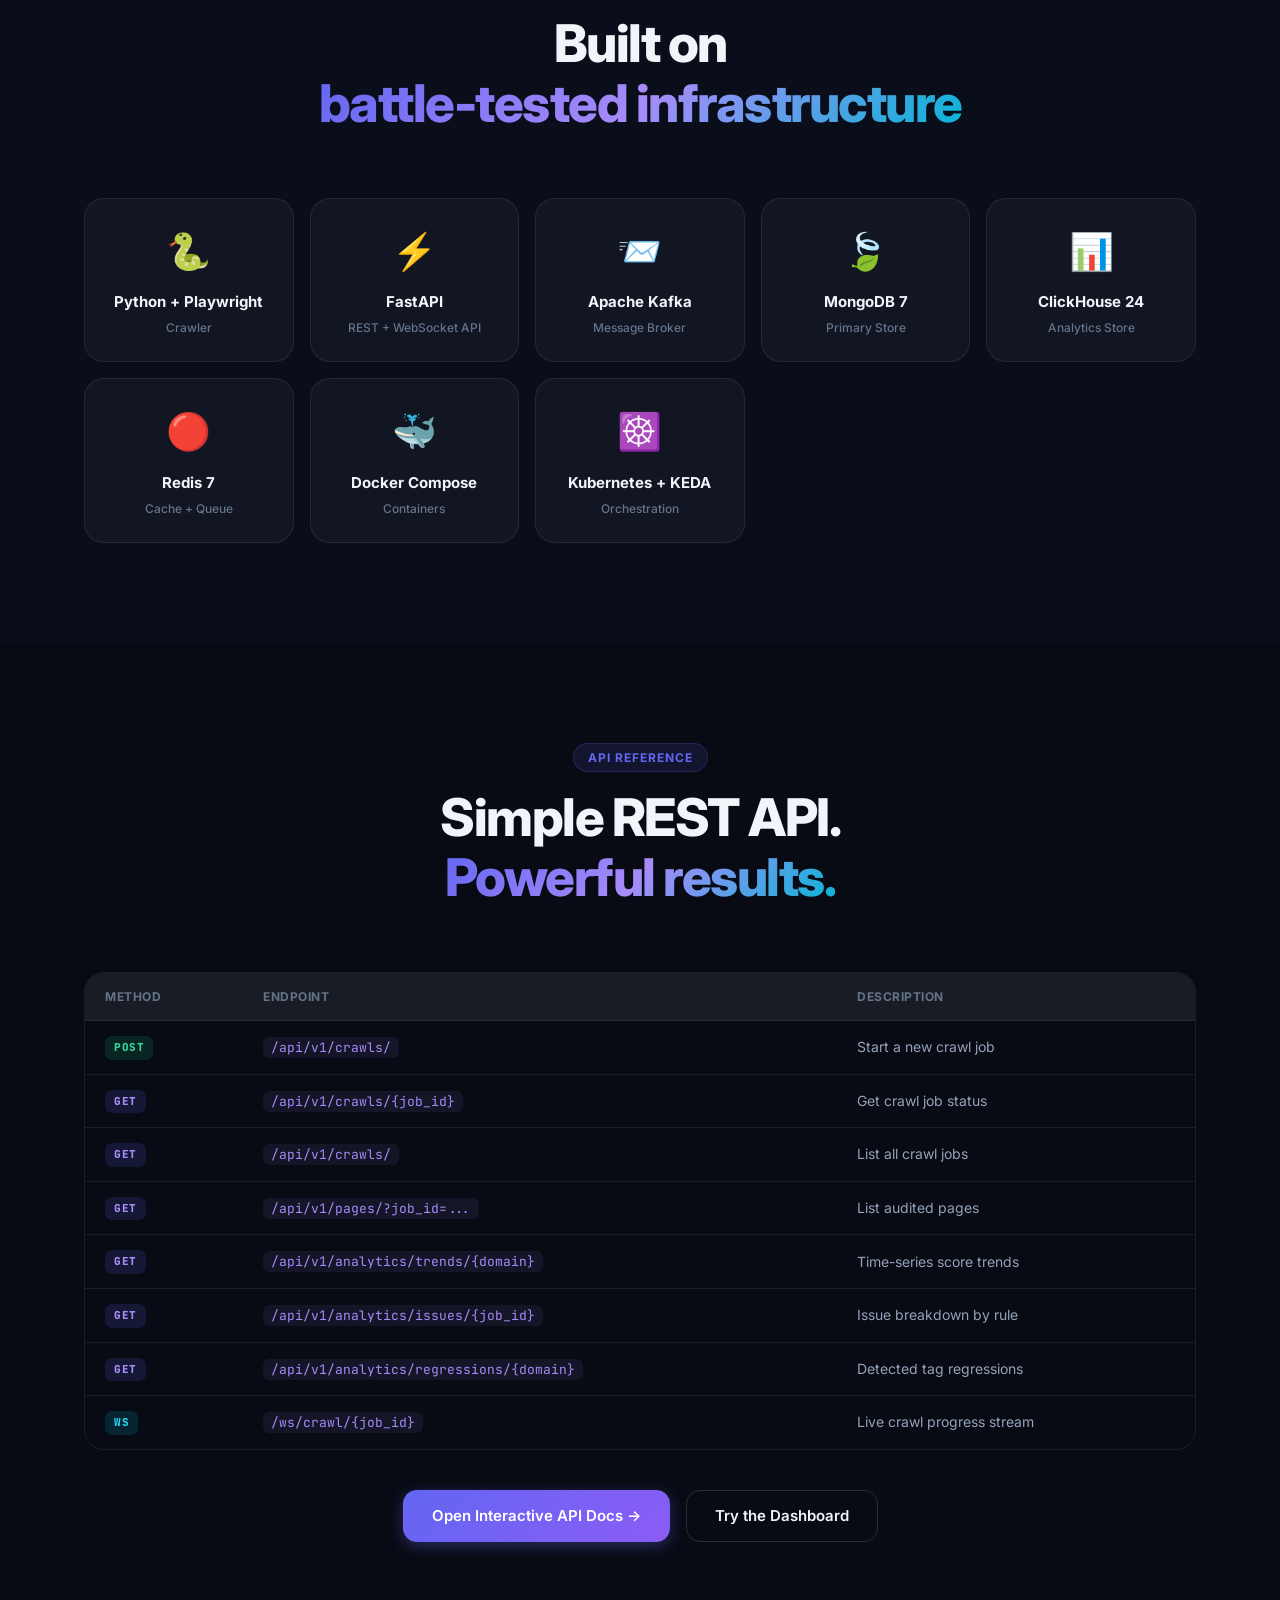
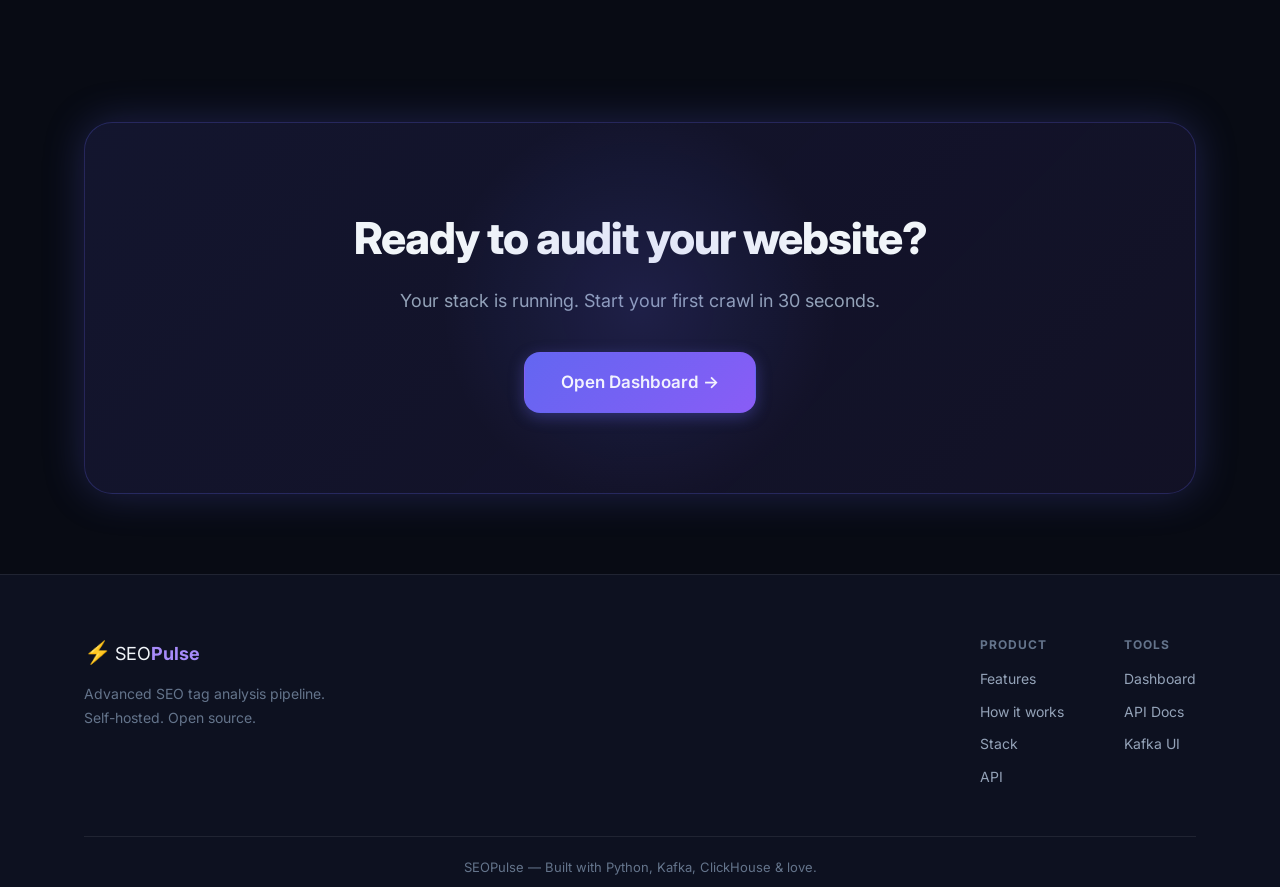
==== commit f736d6ec: "Update index.html" ====
--- a/website/index.html
+++ b/website/index.html
@@ -24,12 +24,15 @@
         <span class="logo-icon">⚡</span>
         <span class="logo-text">SEO<strong>Pulse</strong></span>
       </a>
-      <ul class="nav-links">
-        <li><a href="#features">Features</a></li>
-        <li><a href="#how-it-works">How it works</a></li>
-        <li><a href="#stack">Stack</a></li>
-        <li><a href="#api">API</a></li>
-      </ul>
+     
+  <ul class="nav-links">
+    <li><a href="#features">Features</a></li>
+    <li><a href="#how-it-works">How it works</a></li>
+    <li><a href="#stack">Stack</a></li>
+    <li><a href="#api">API</a></li>
+    <li><a href="/blog/">Blog</a></li>
+  </ul>
+
       <div class="nav-actions">
         <a href="http://localhost:8000/docs" target="_blank" class="btn btn-ghost">API Docs</a>
         <a href="dashboard.html" class="btn btn-primary">Launch Dashboard →</a>
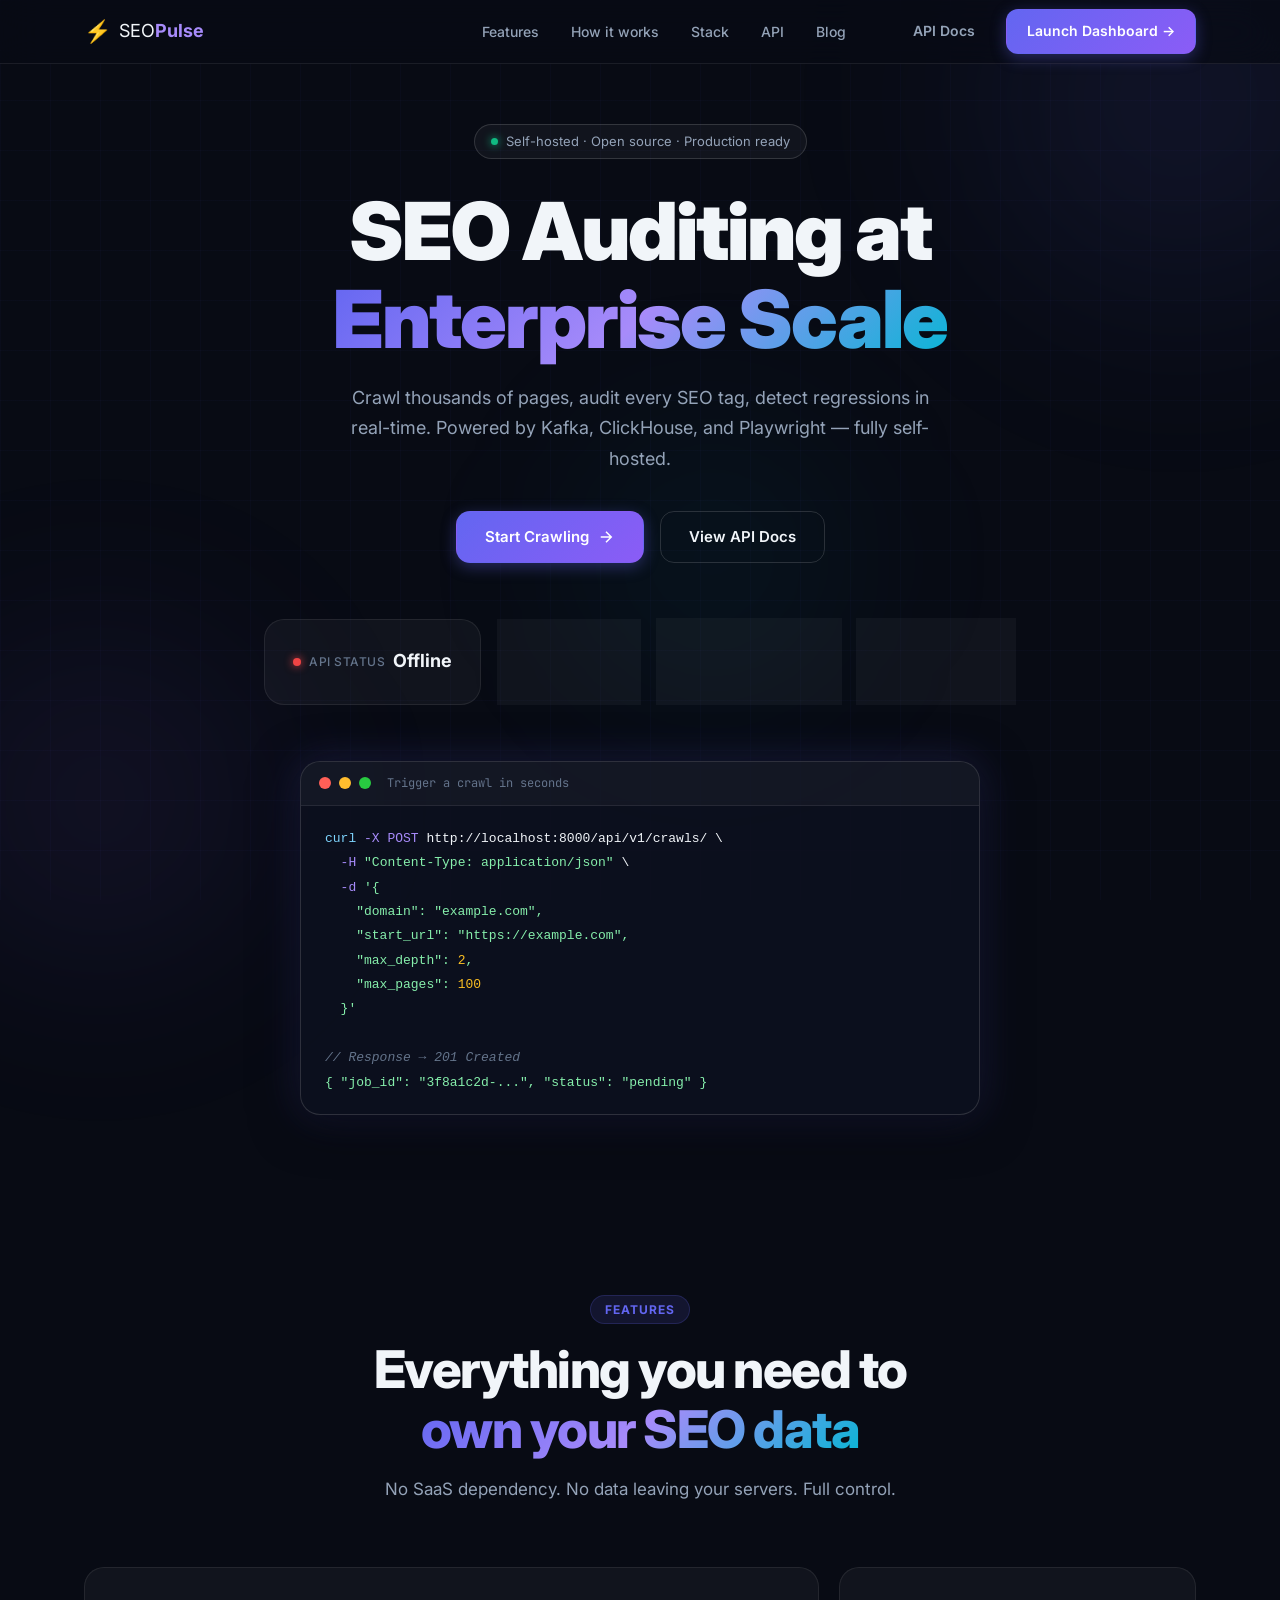
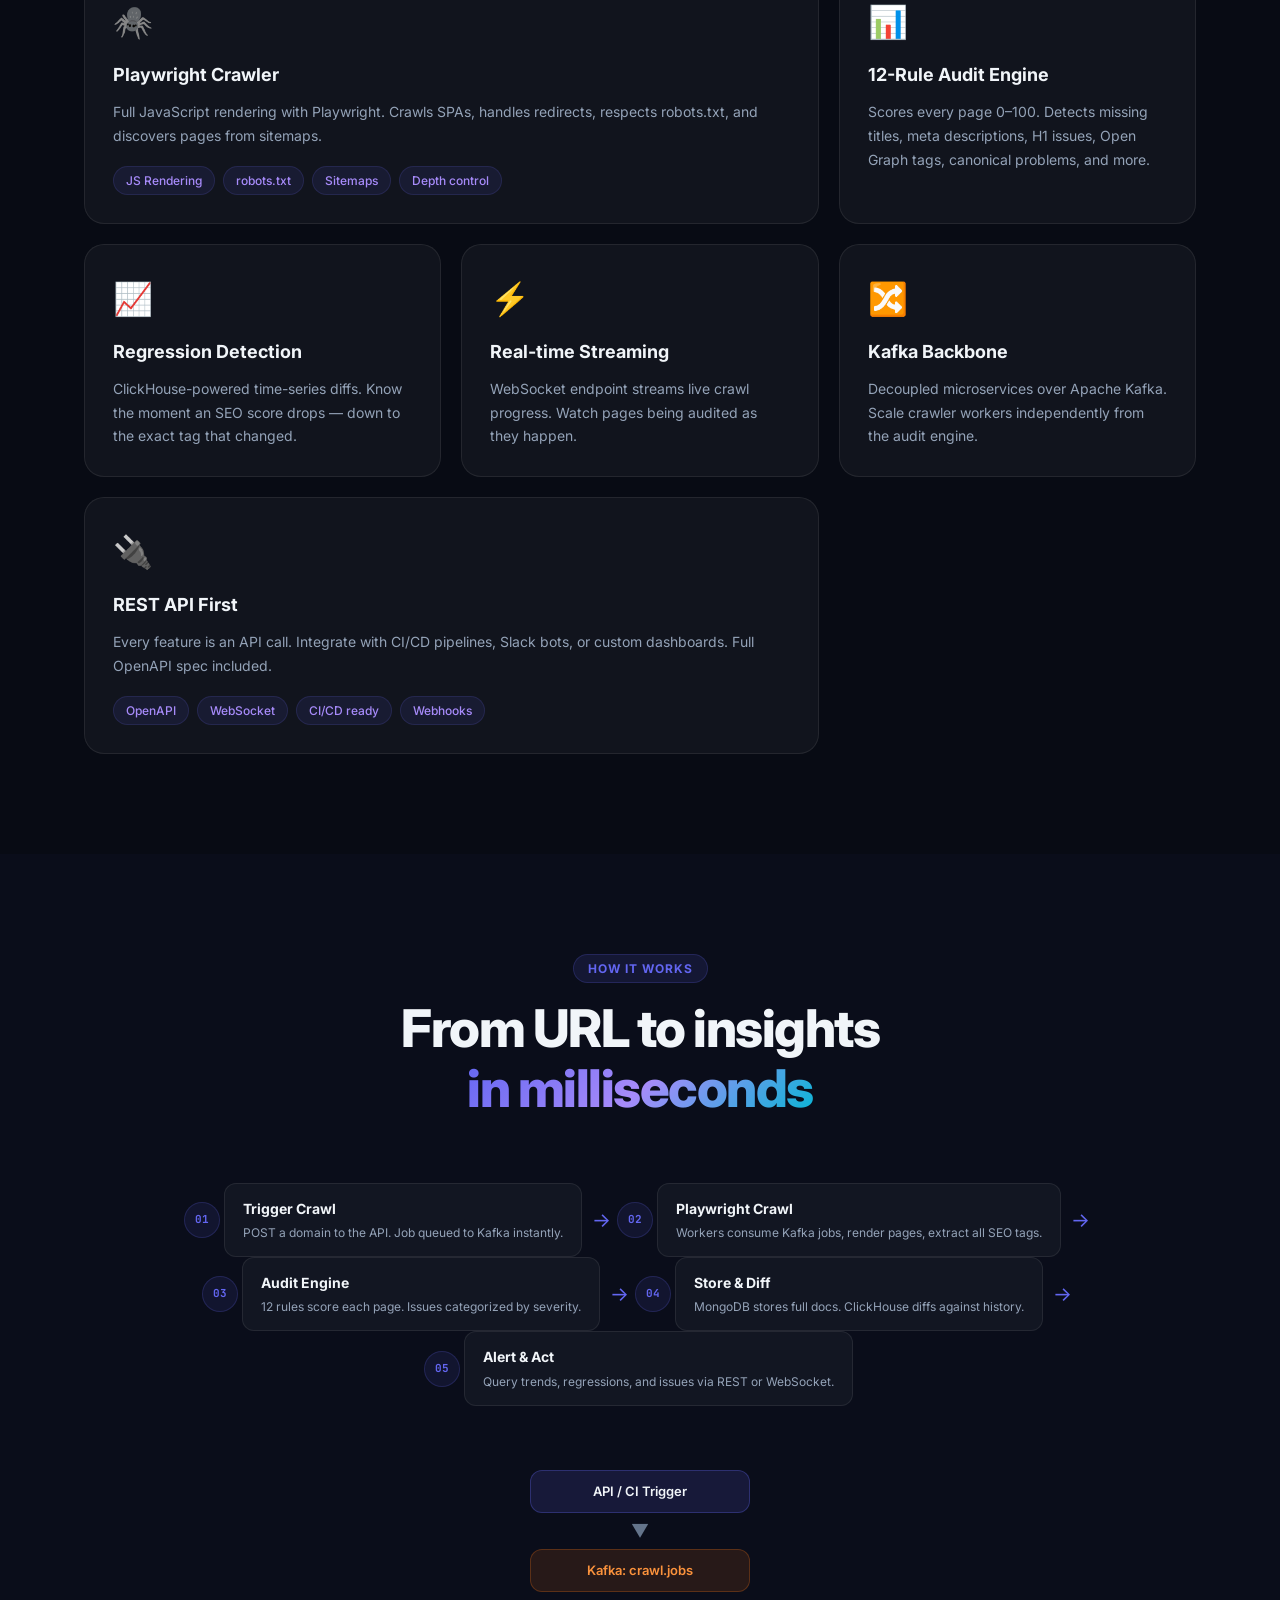
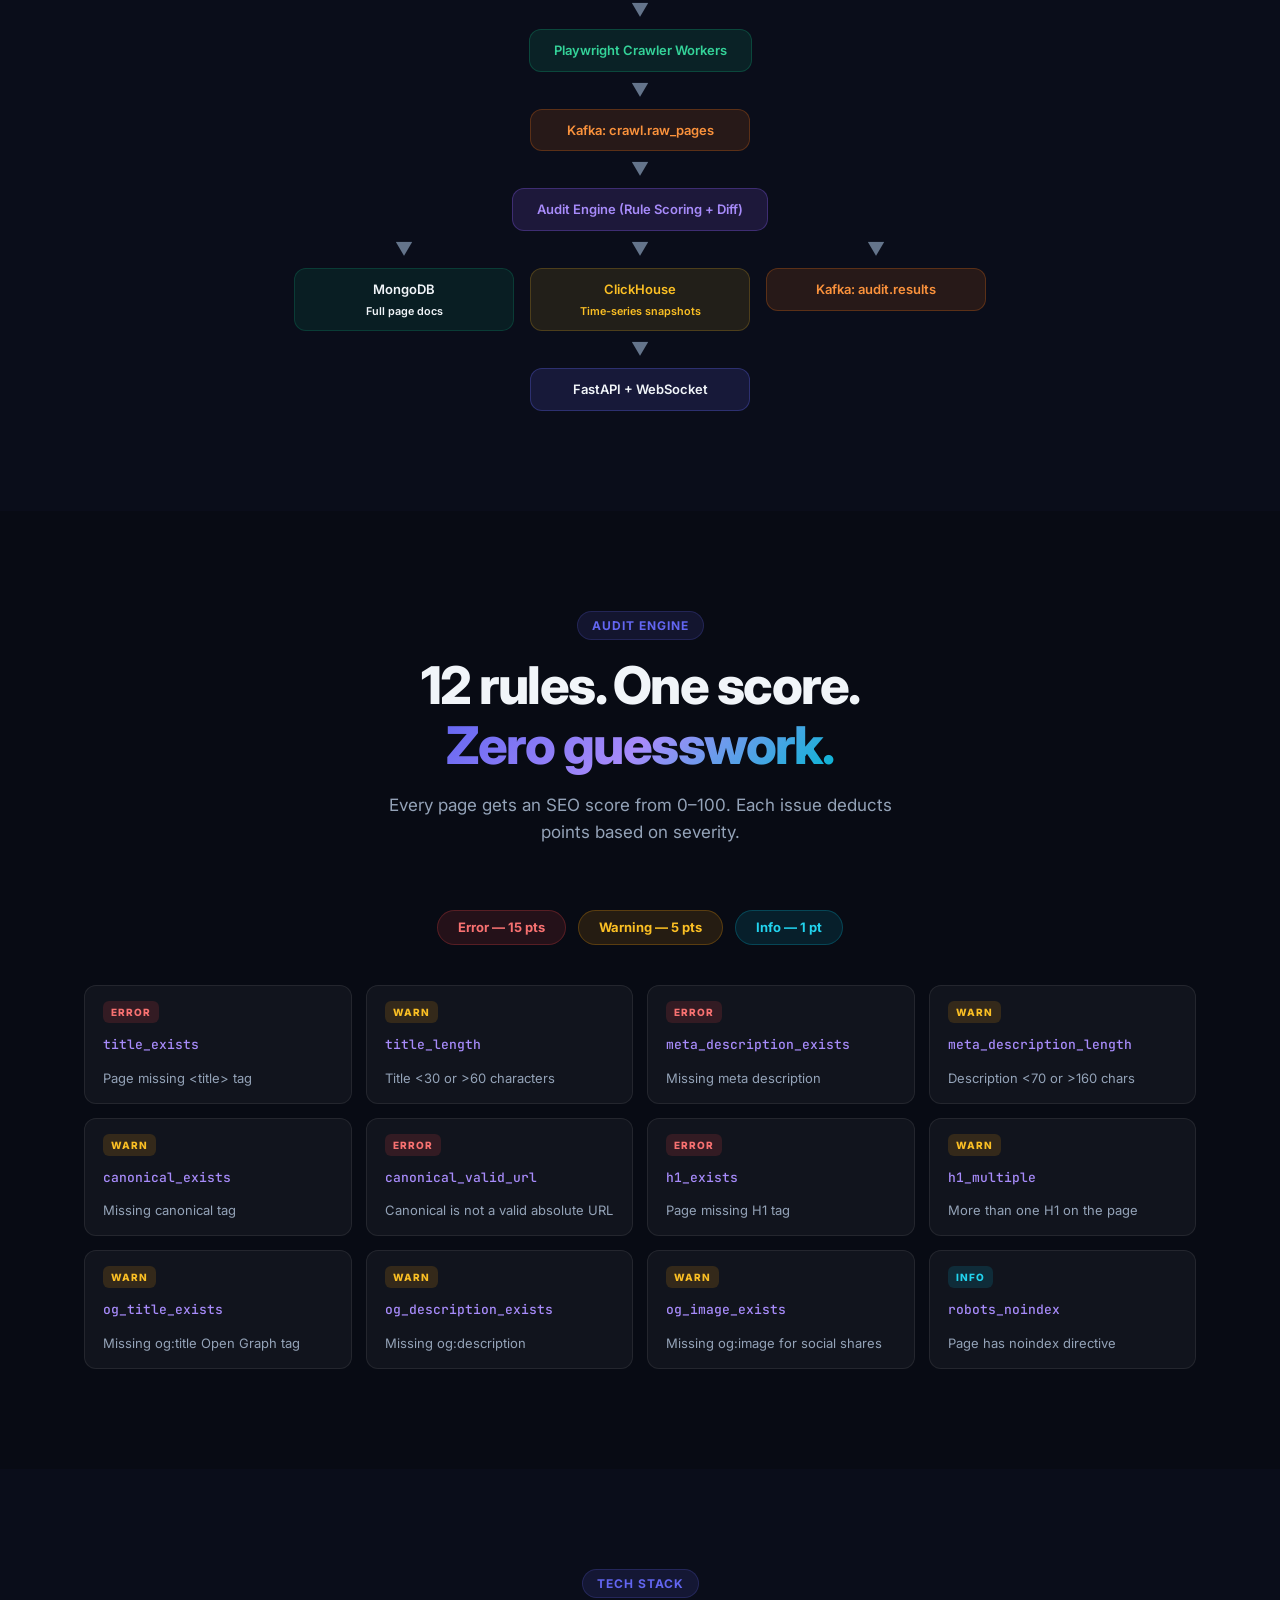
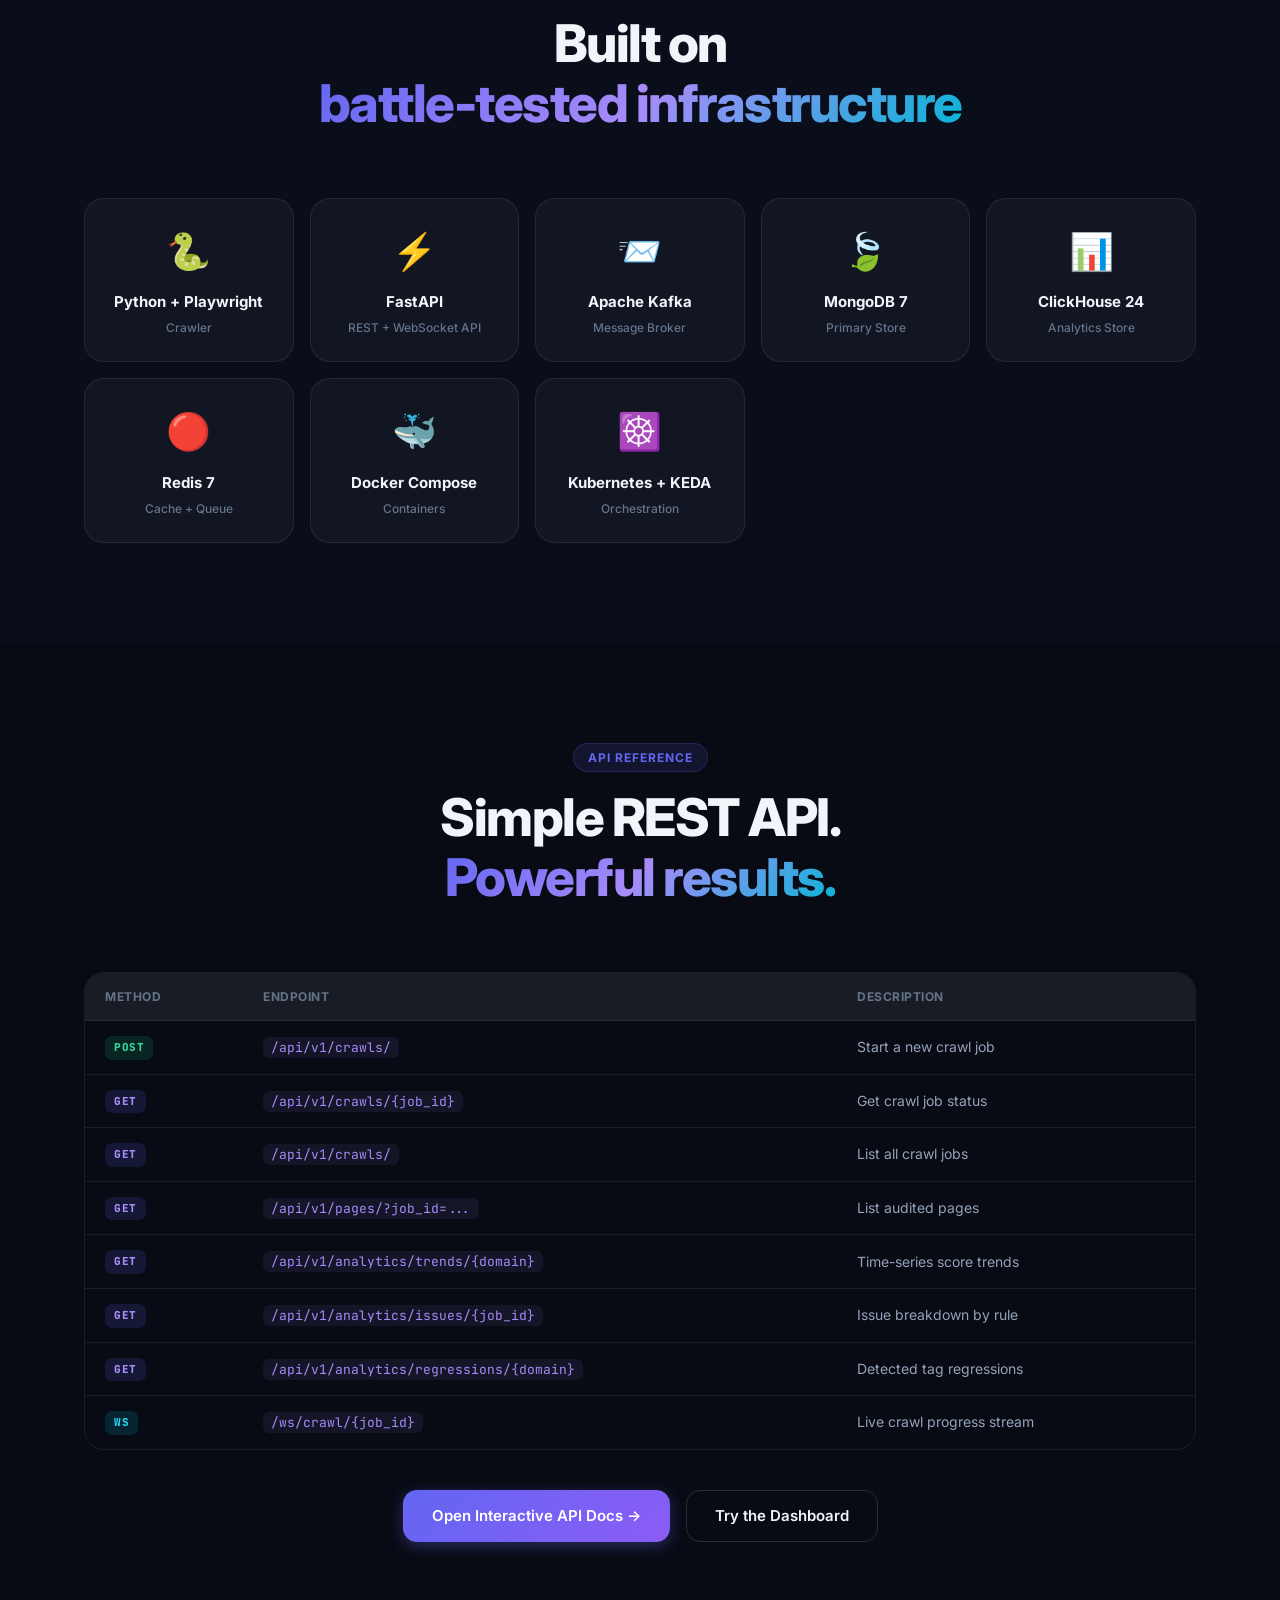
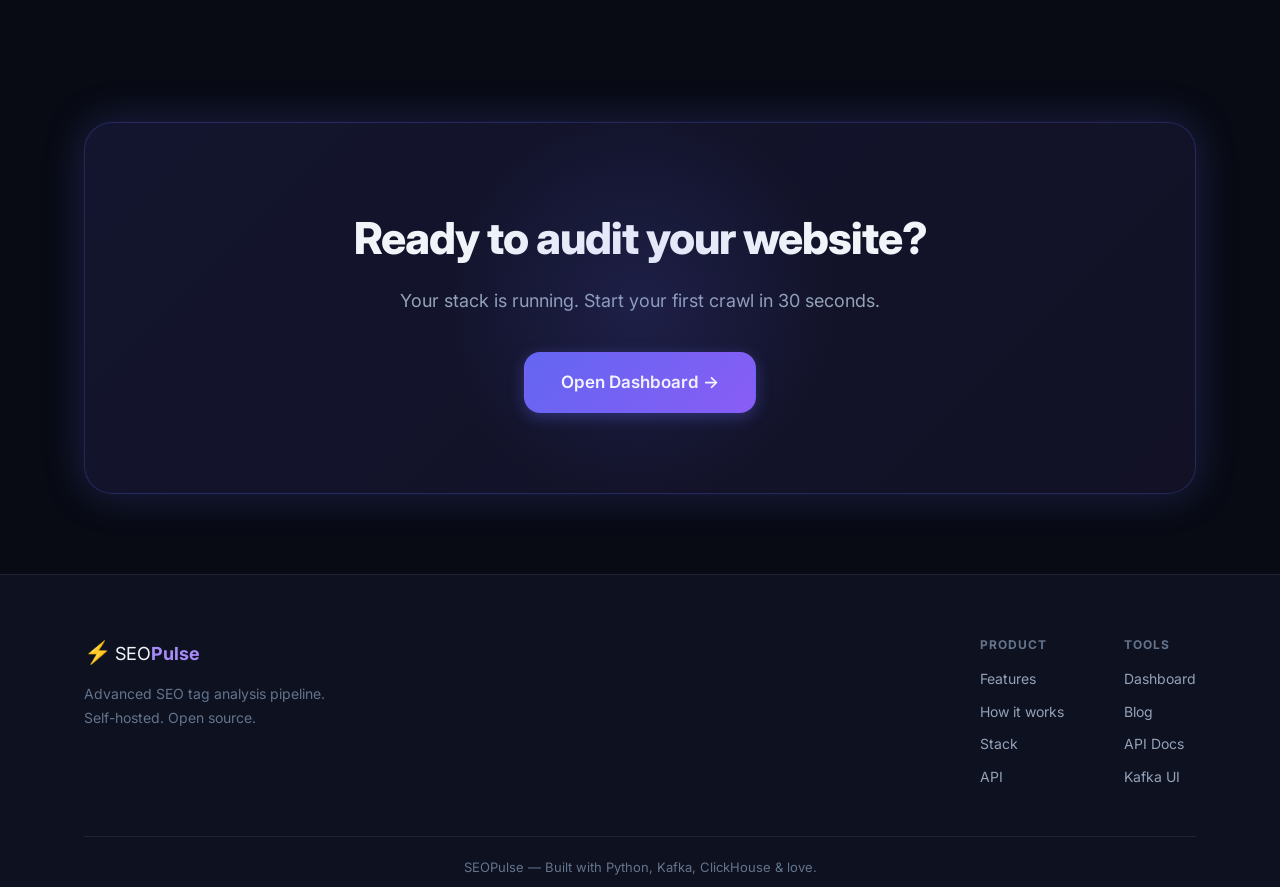
==== commit b13a1adf: "Add link to Blog in index.html" ====
--- a/website/index.html
+++ b/website/index.html
@@ -484,6 +484,7 @@
           <div>
             <h5>Tools</h5>
             <a href="dashboard.html">Dashboard</a>
+            <a href="/blog/">Blog</a>
             <a href="http://localhost:8000/docs" target="_blank">API Docs</a>
             <a href="http://localhost:8080" target="_blank">Kafka UI</a>
           </div>
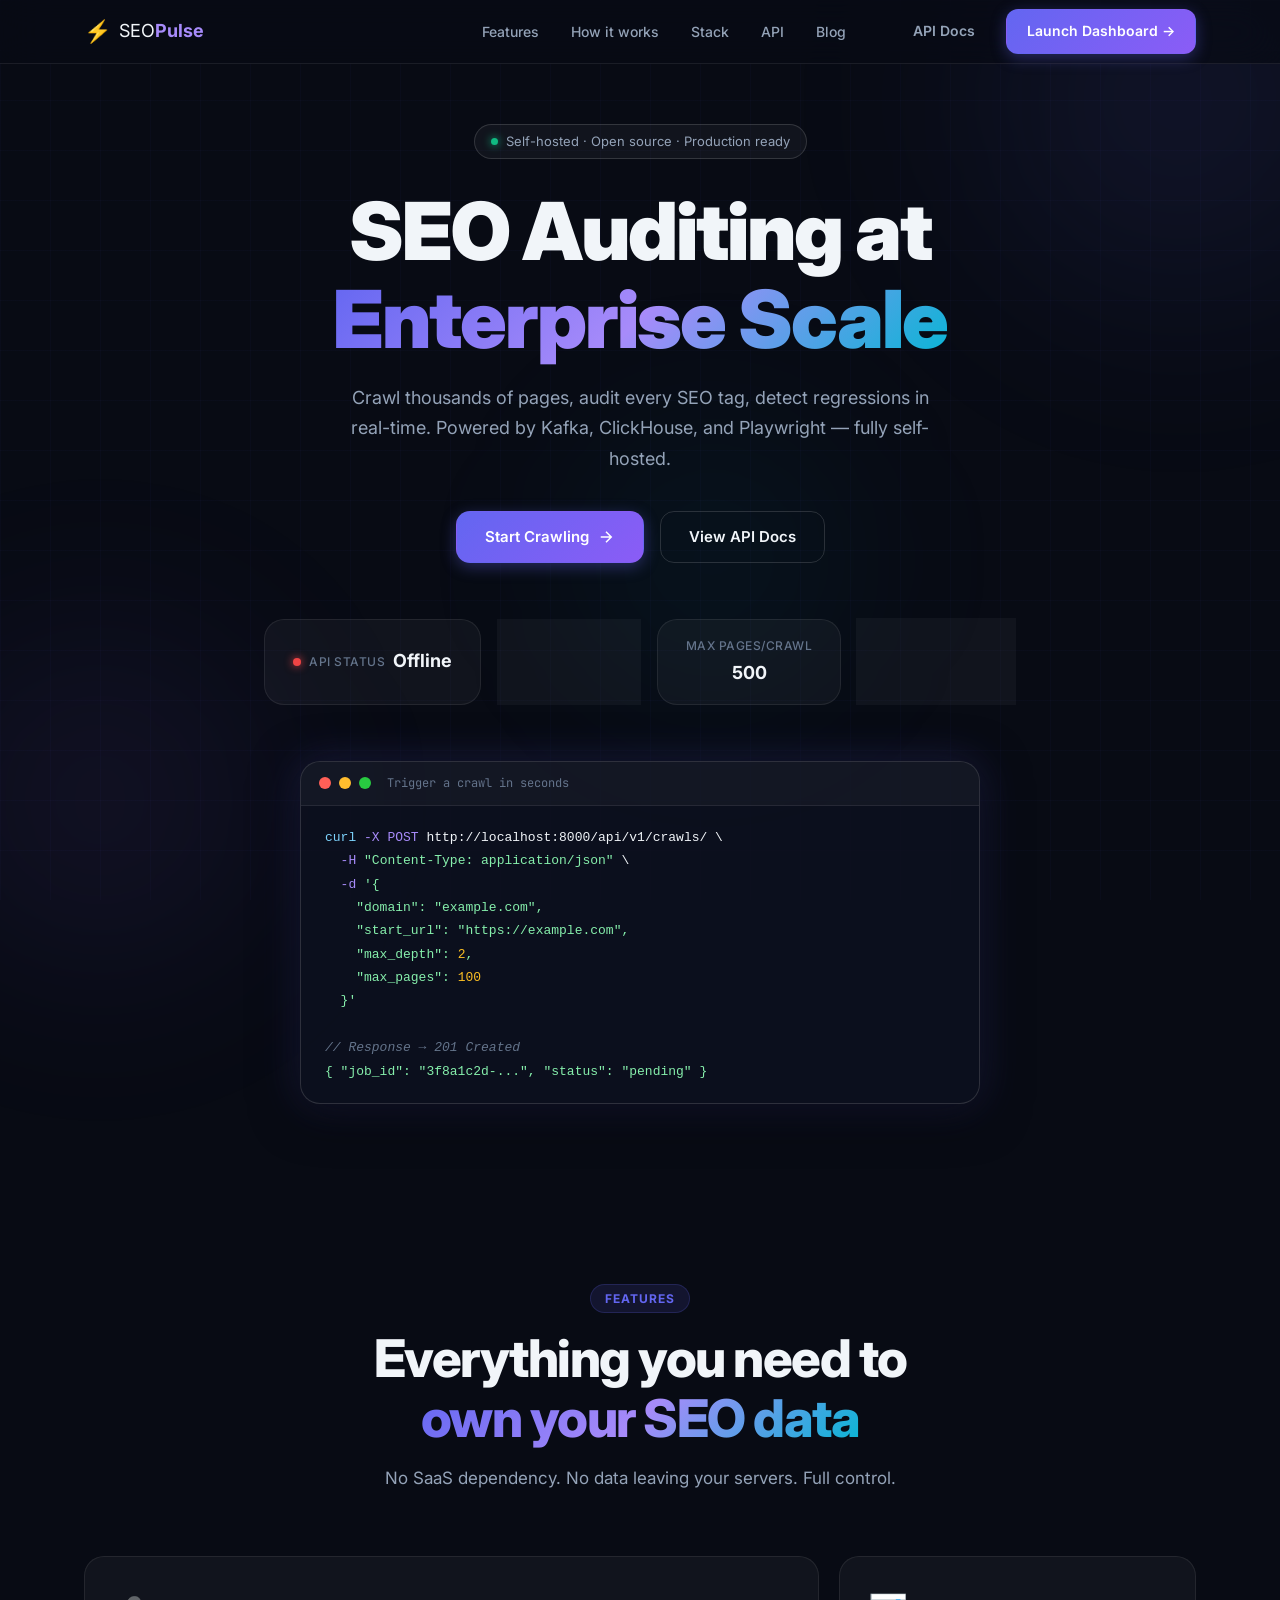
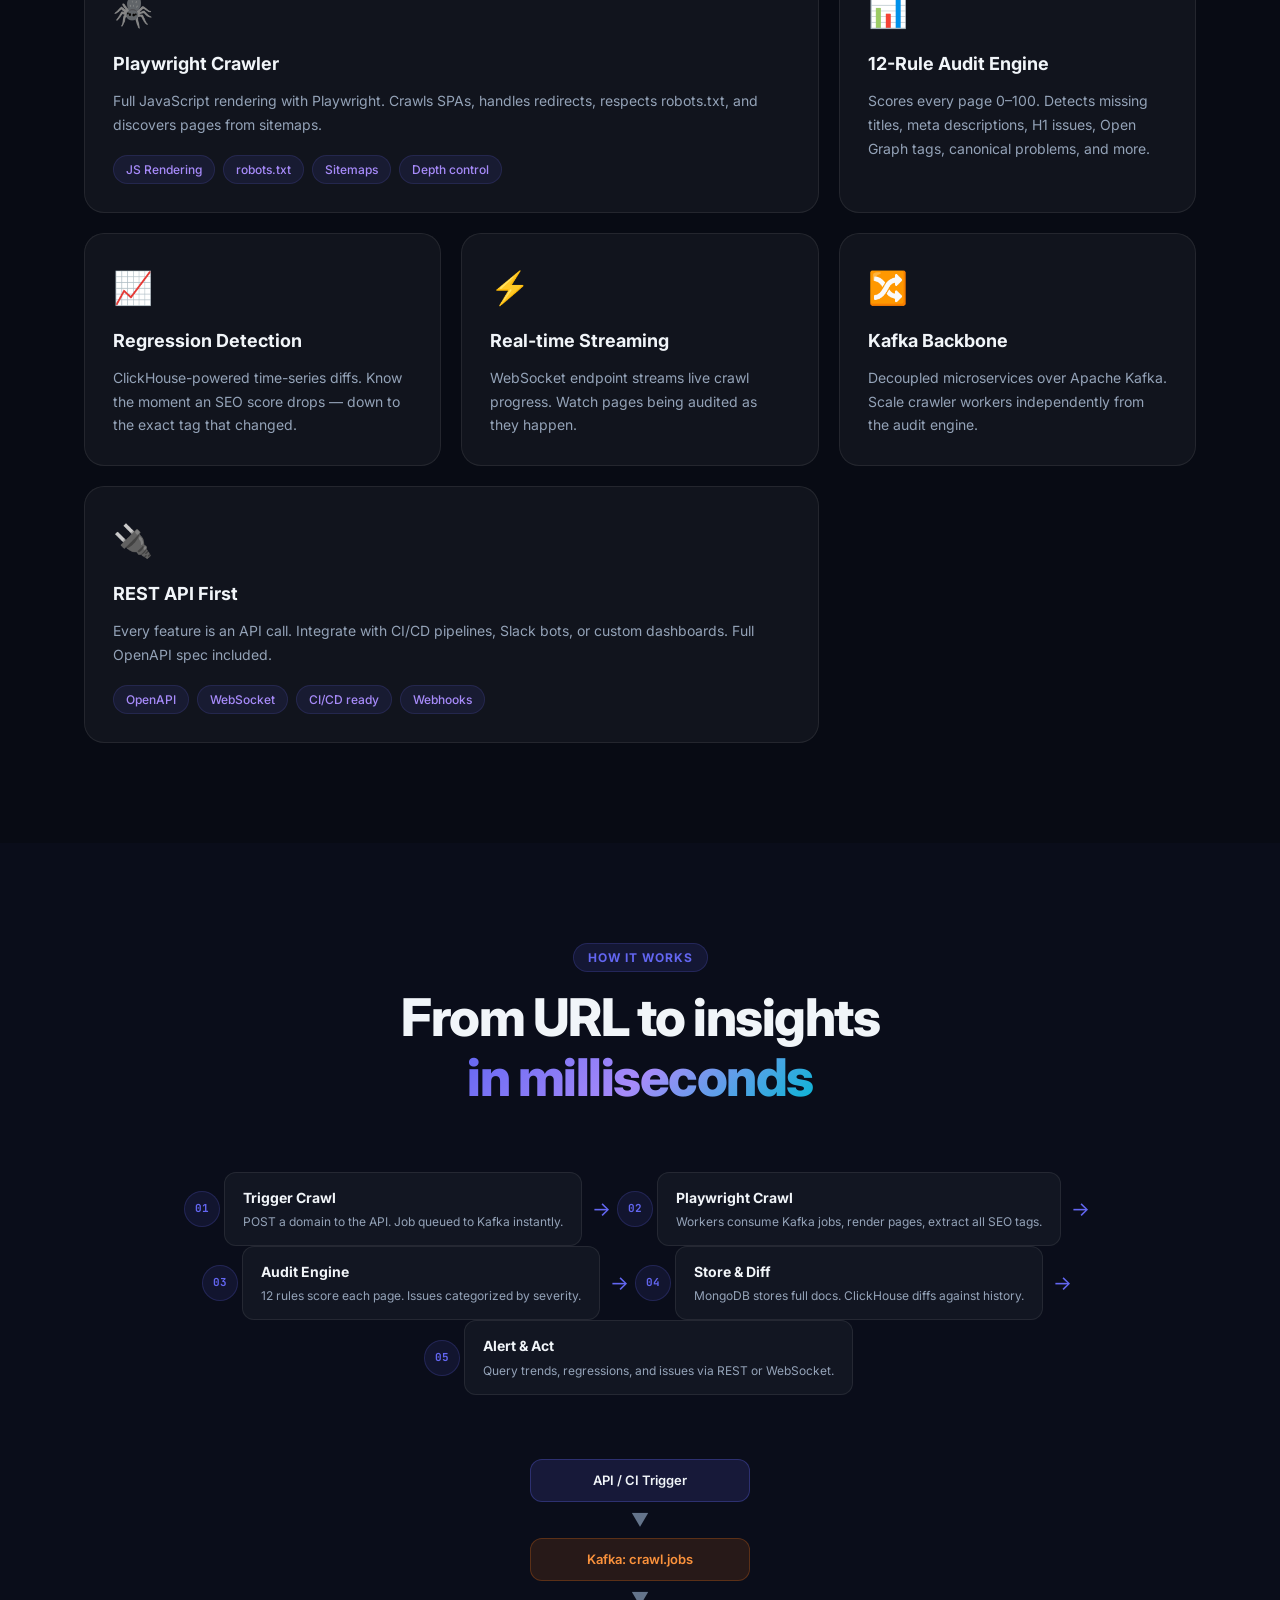
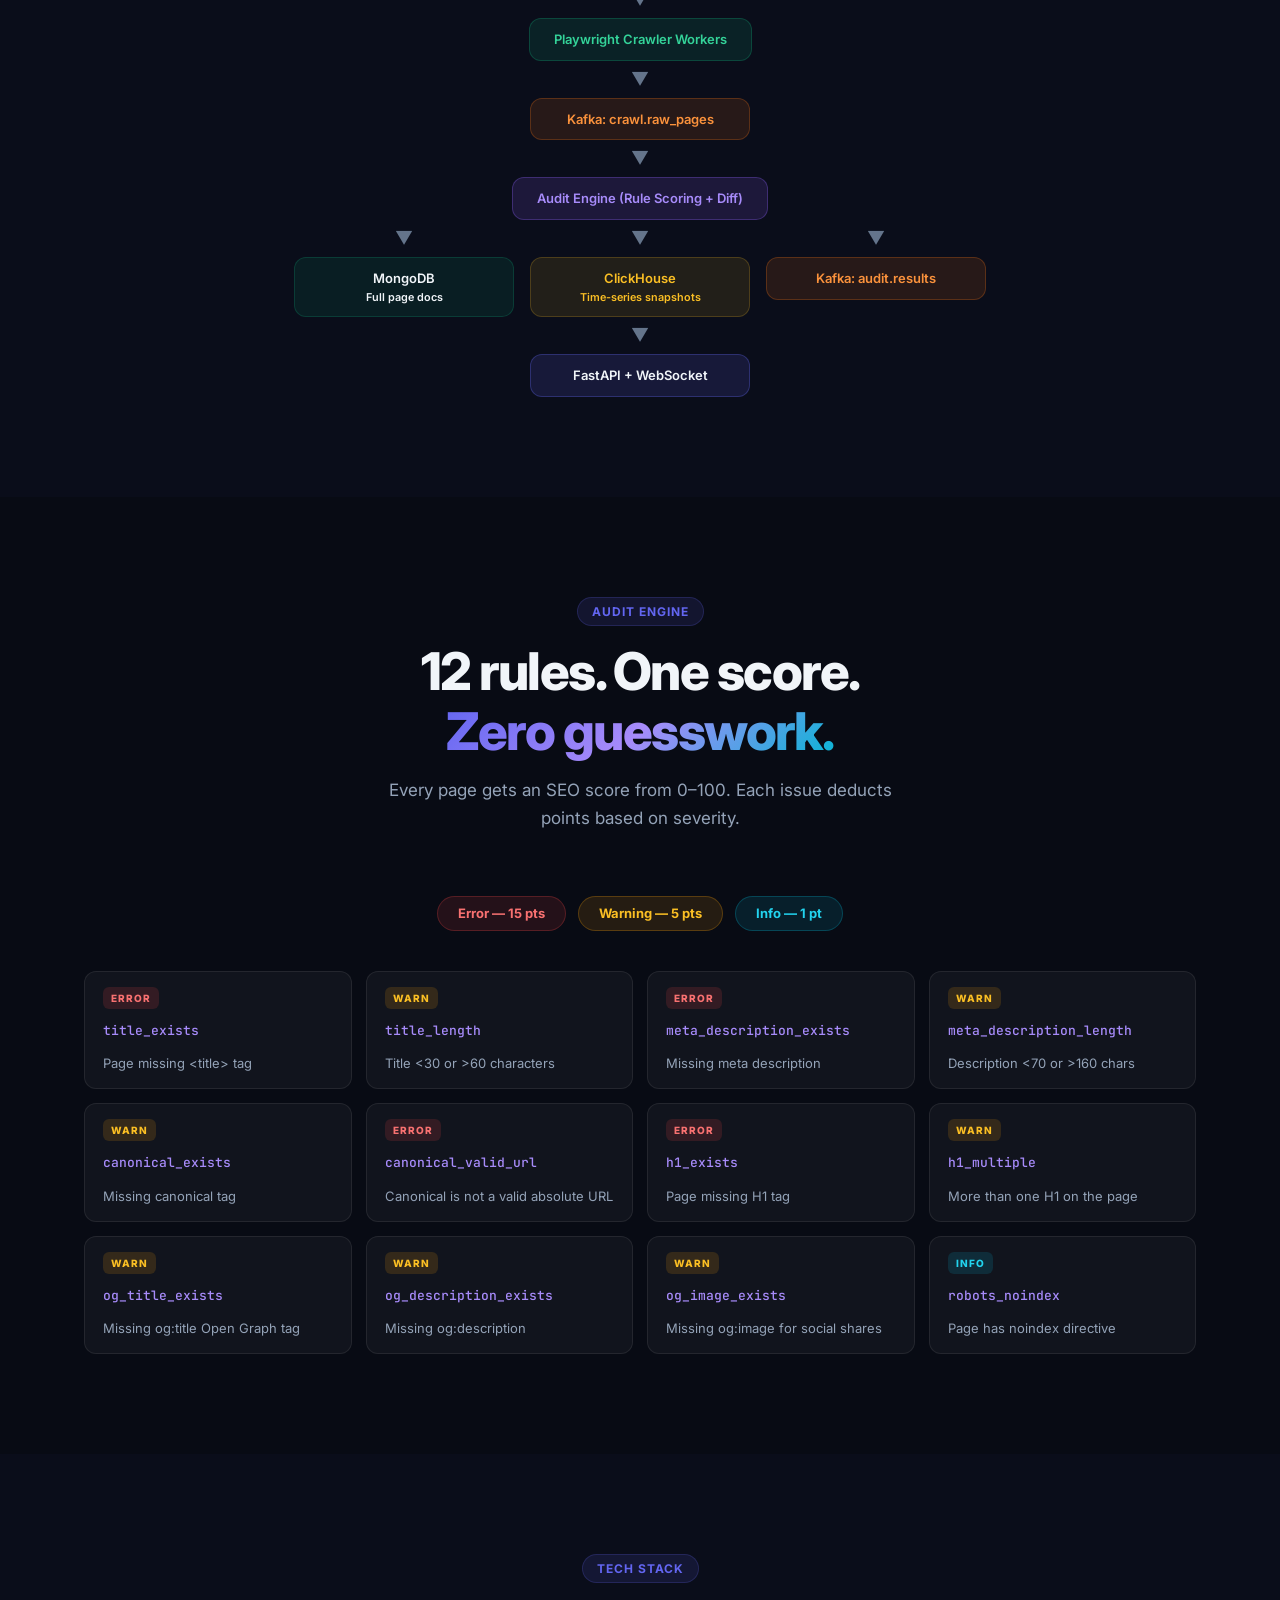
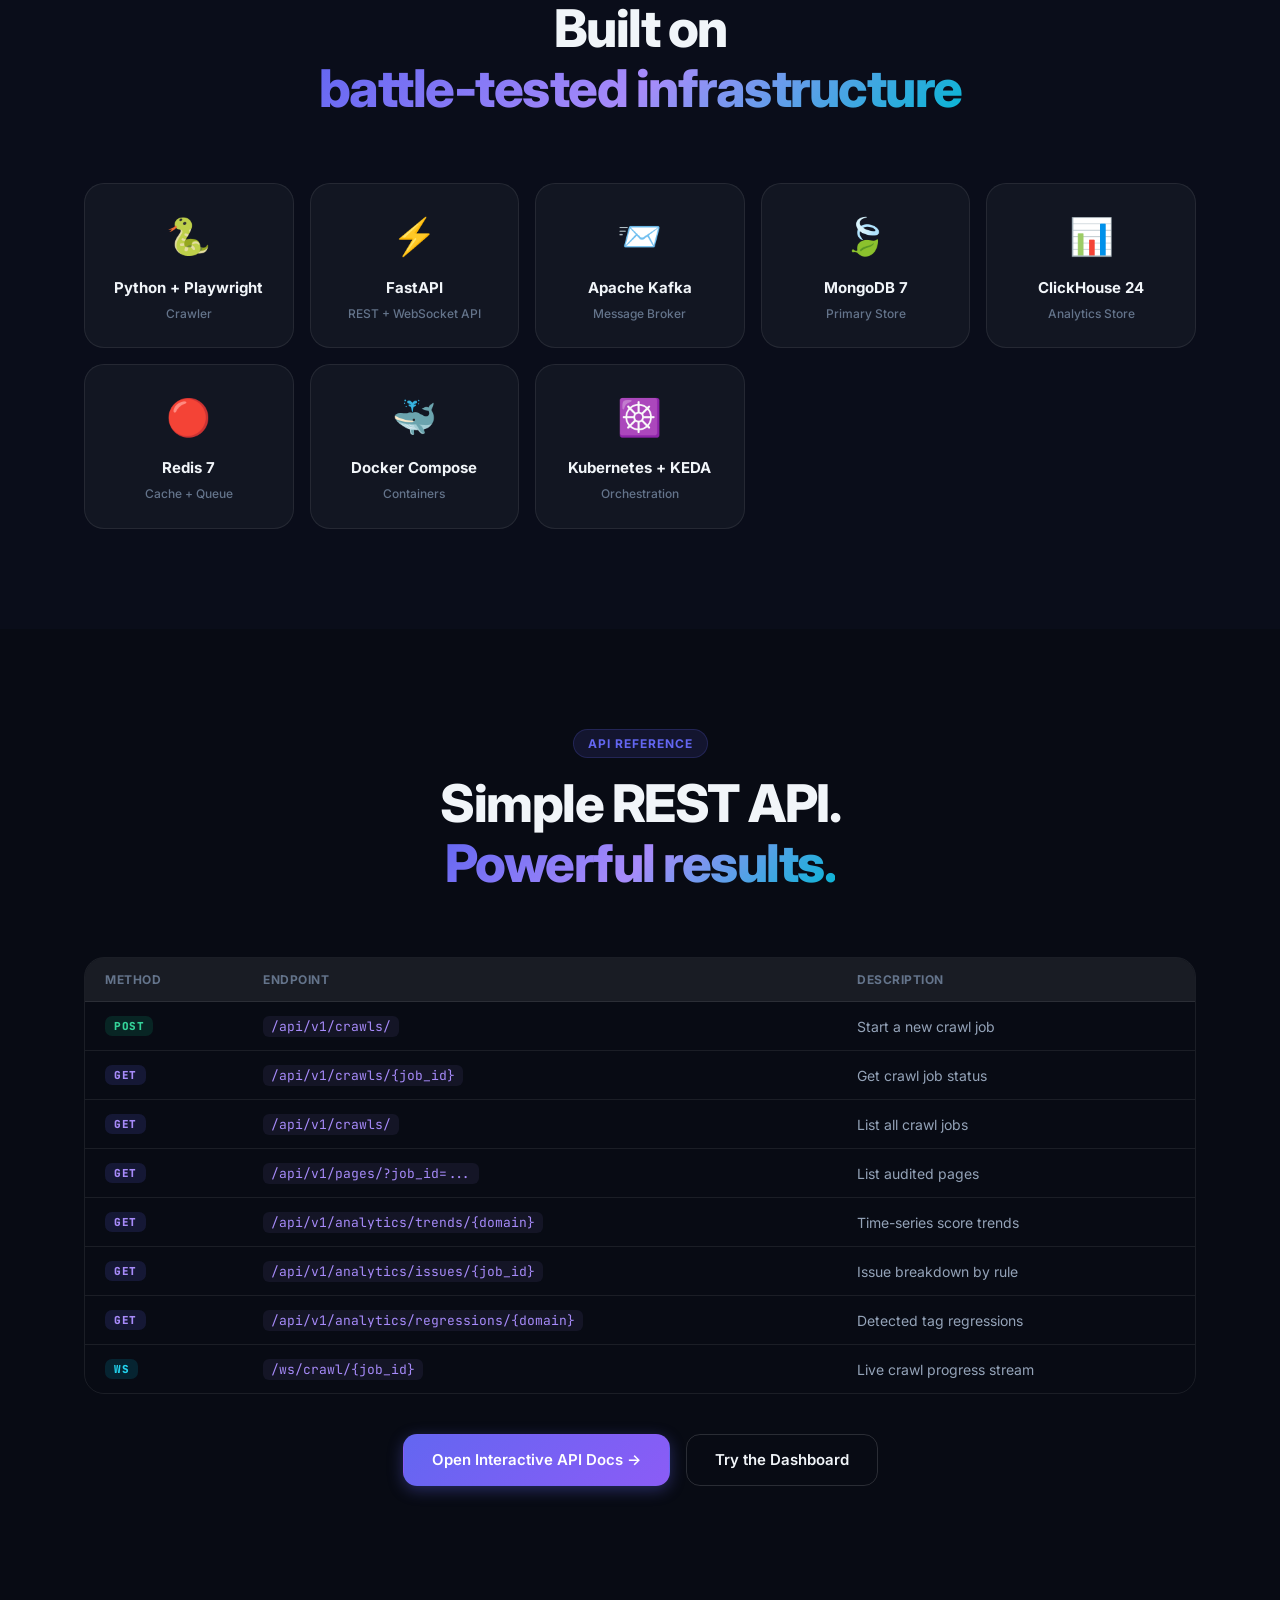
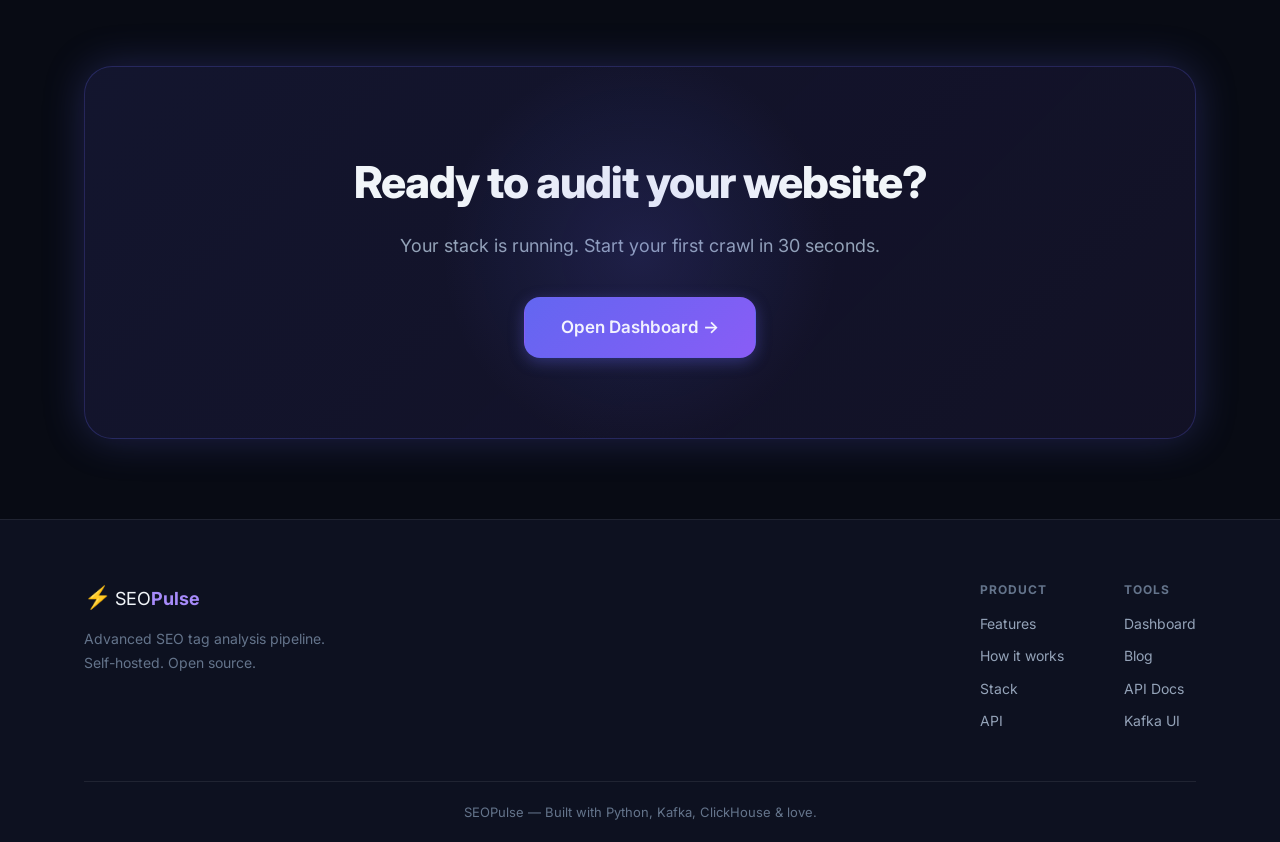
==== commit f107c3ed: "Update index.html" ====
--- a/website/index.html
+++ b/website/index.html
@@ -1,3 +1,9 @@
+<script async src="https://www.googletagmanager.com/gtm.js?id=GTM-P9KR8Q99"></script>
+<script>
+  window.dataLayer = window.dataLayer || [];
+  function gtag(){dataLayer.push(arguments);}
+  gtag('js', new Date());
+</script>
 <!DOCTYPE html>
 <html lang="en">
 <head>
